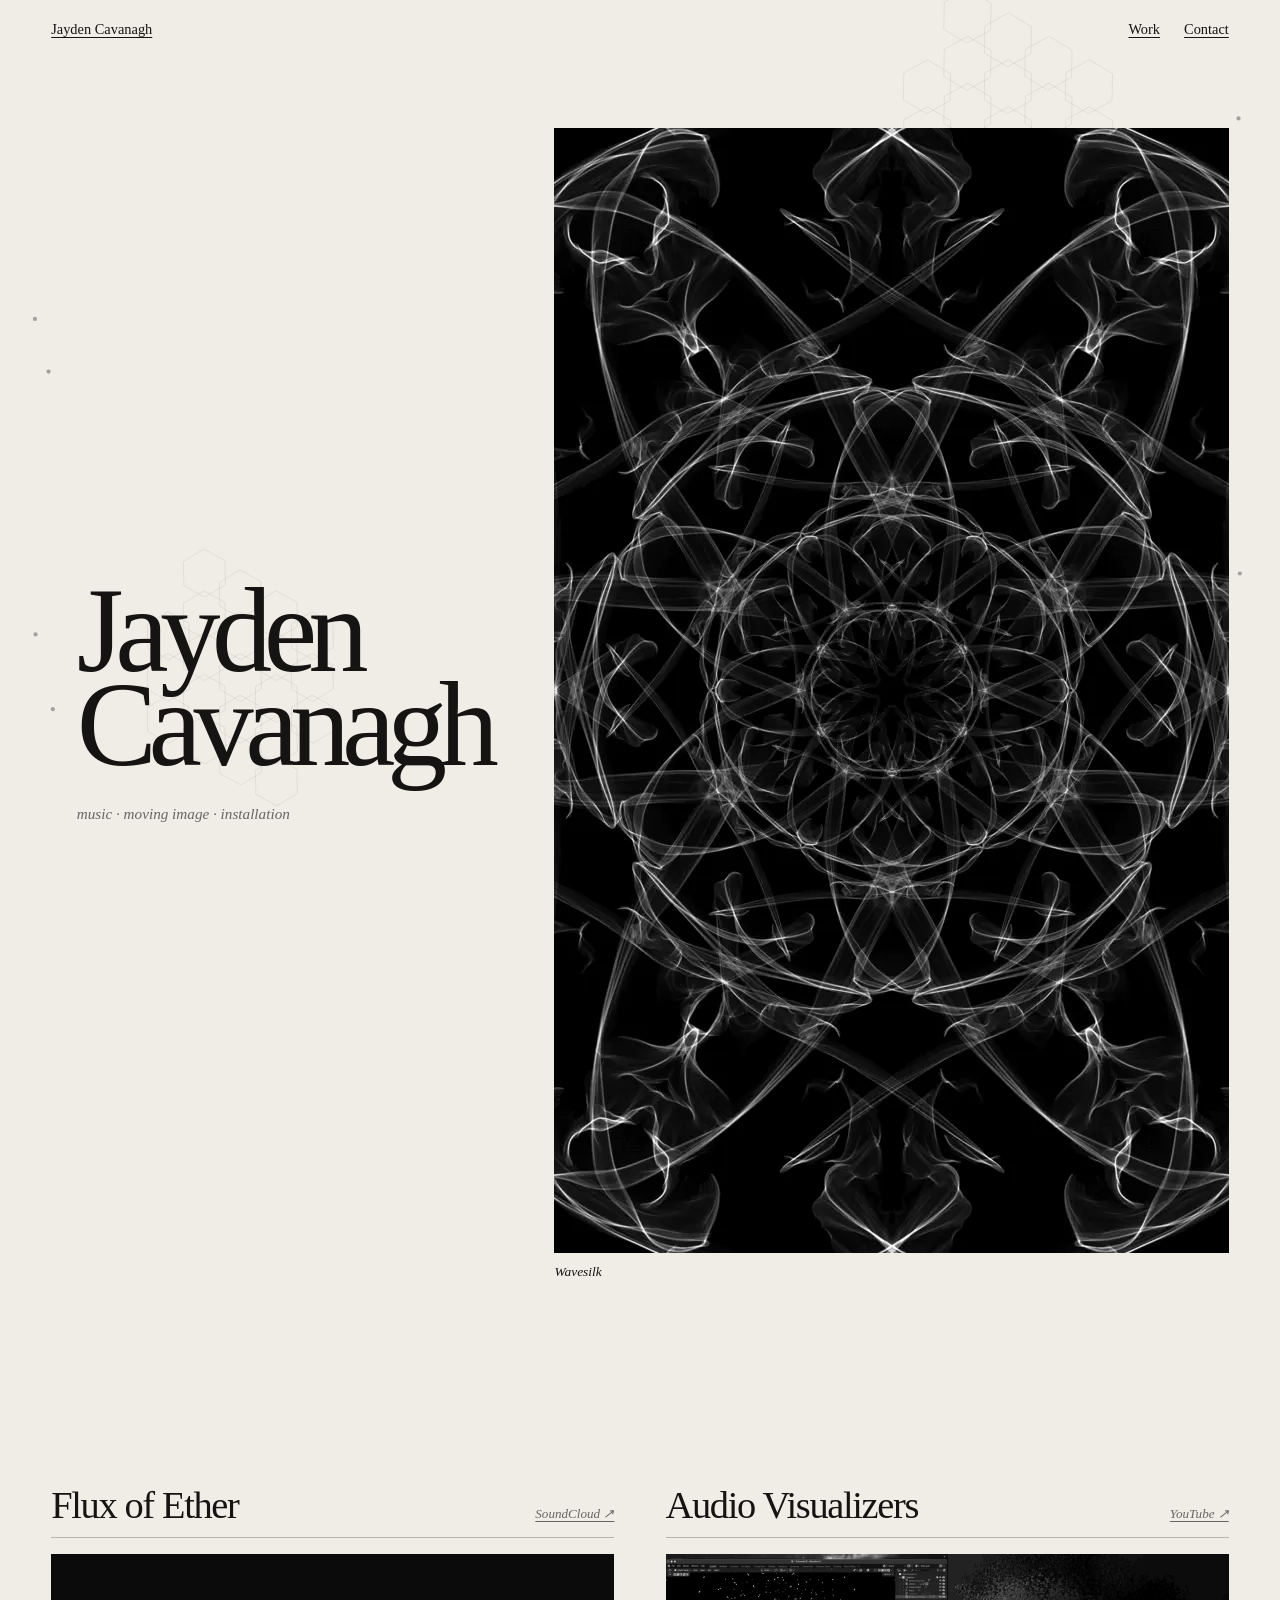
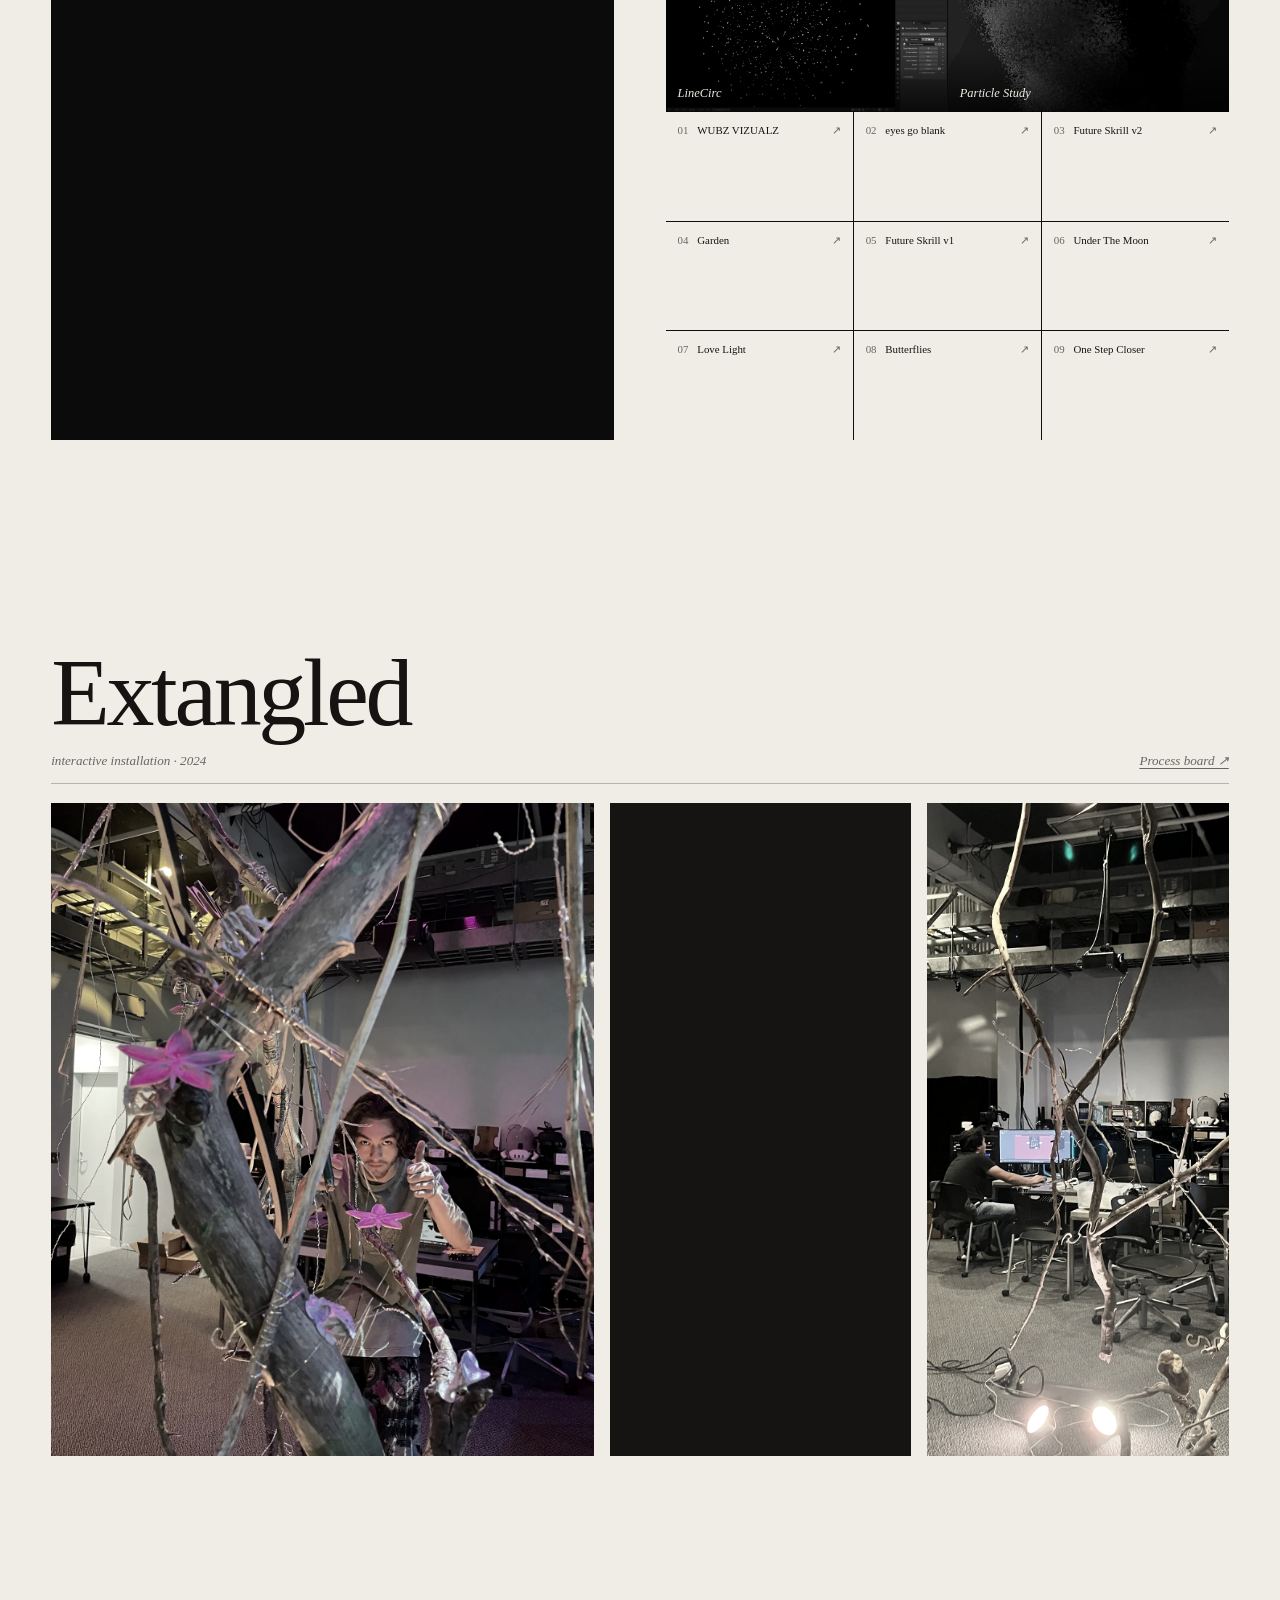
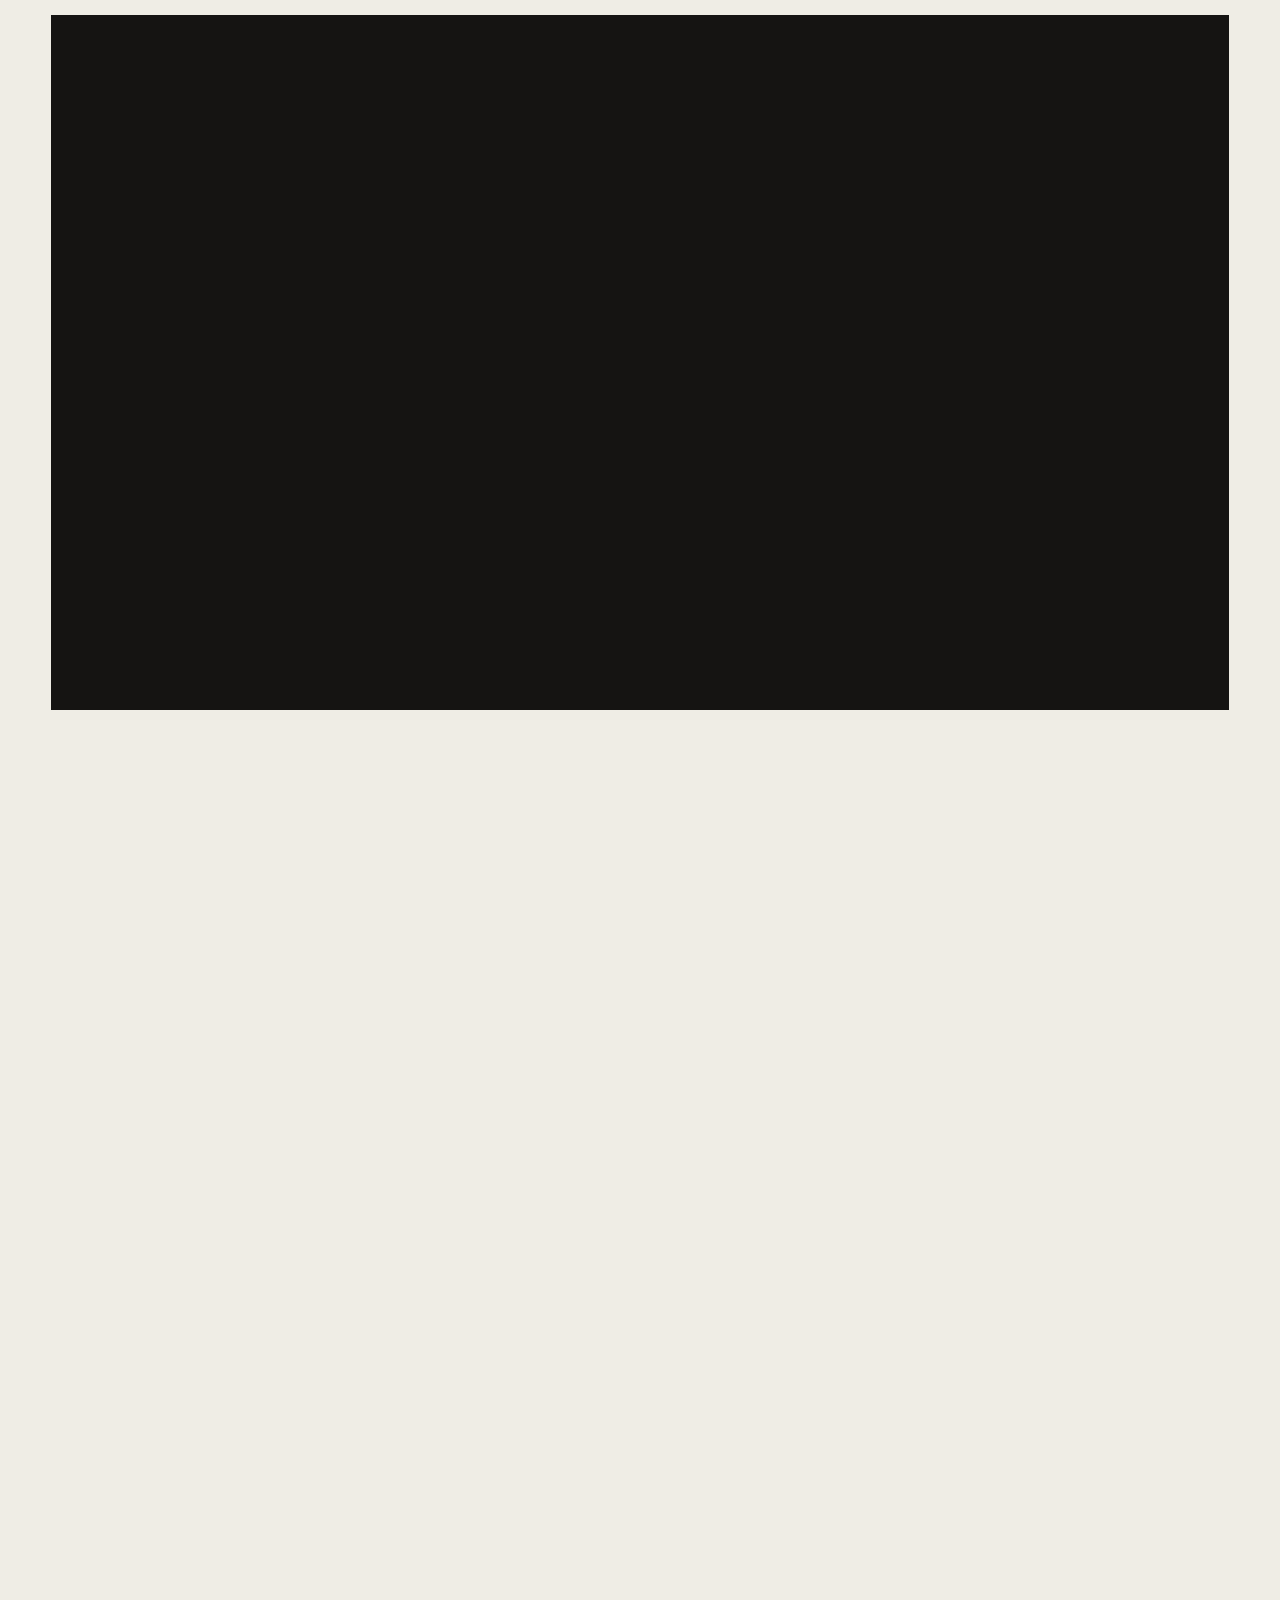
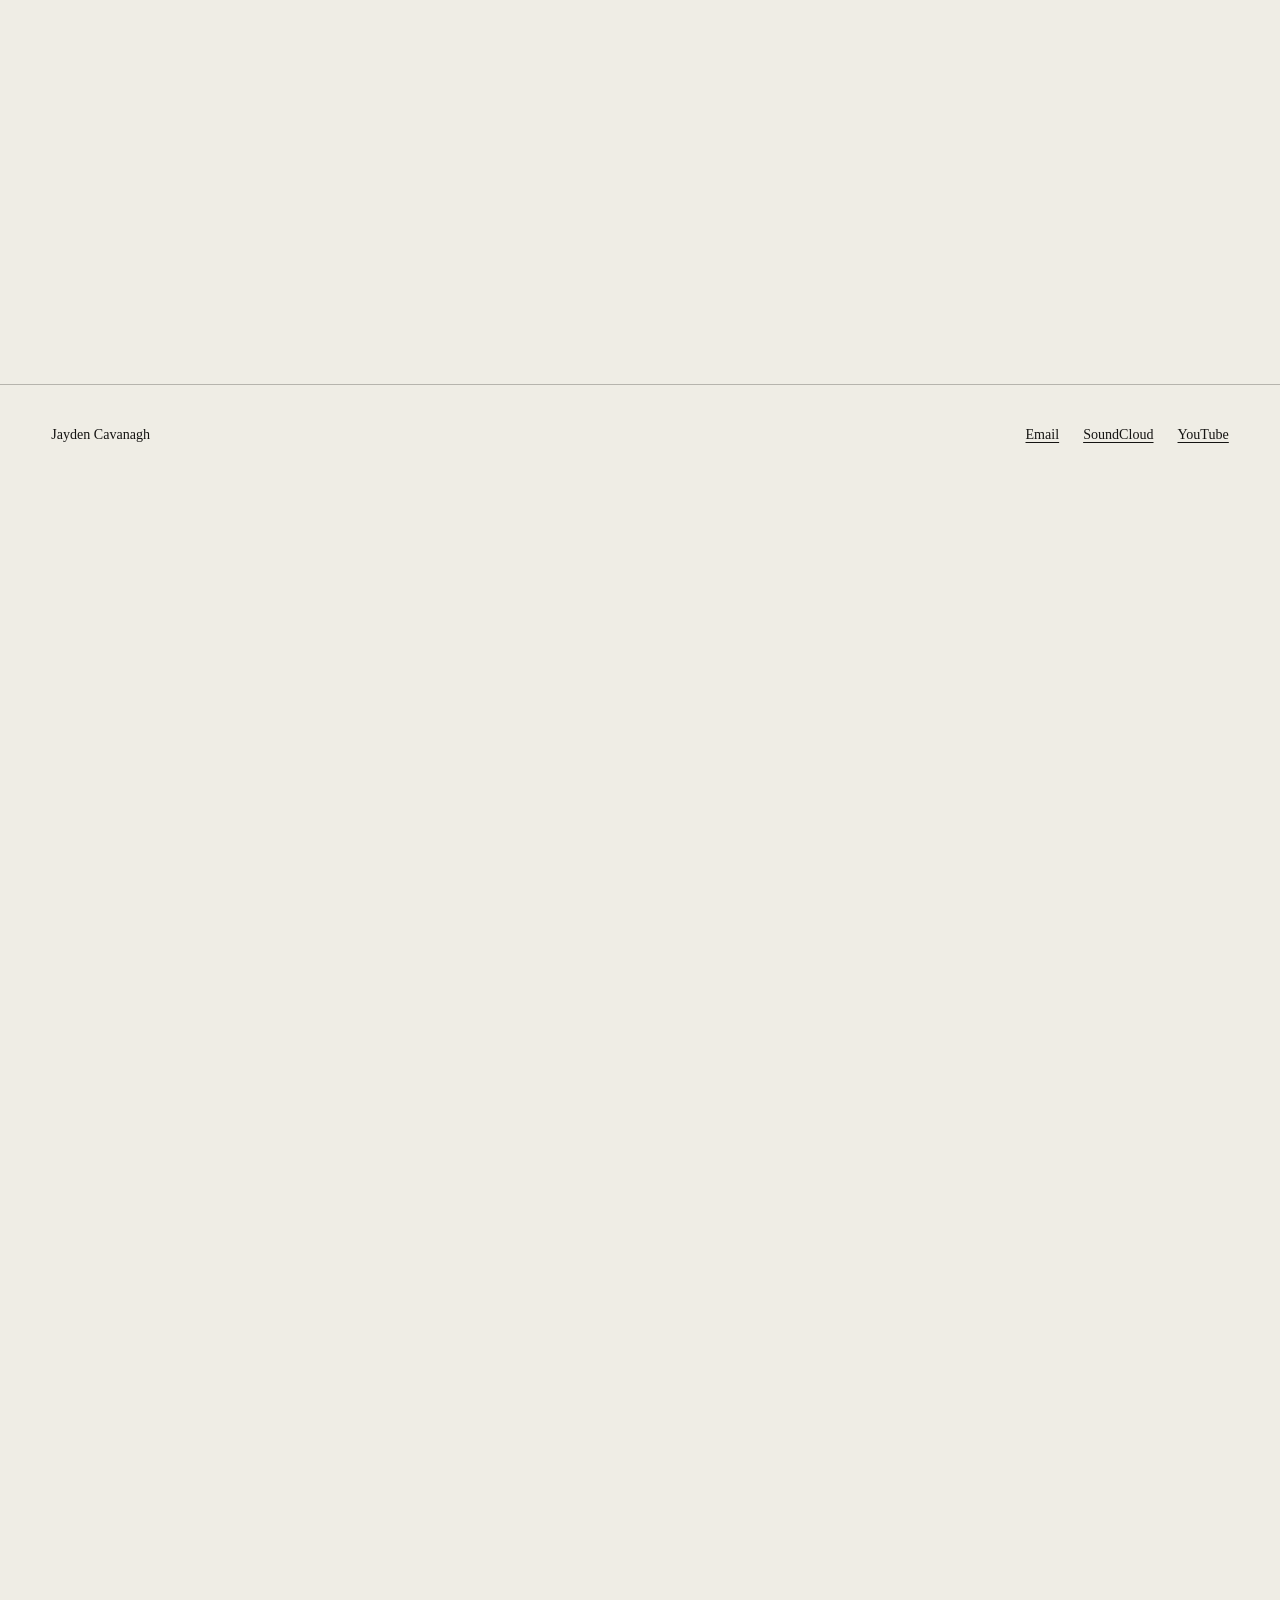
==== docs/index.html @ bf62dd3e "Prepare Portfolio for Pages" ====
<!doctype html>
<html lang="en">
  <head>
    <meta charset="utf-8">
    <meta name="viewport" content="width=device-width, initial-scale=1">
    <meta name="description" content="Art and music by Jayden Cavanagh.">
    <meta name="theme-color" content="#efede5">
    <title>Jayden Cavanagh</title>
    <link rel="stylesheet" href="style.css">
    <script src="script.js" defer></script>
  </head>
  <body class="no-js">
    <a class="skip-link" href="#work">Skip to work</a>
    <canvas id="chemistry-field" aria-hidden="true"></canvas>

    <header class="site-header" data-header>
      <a href="#top">Jayden Cavanagh</a>
      <nav aria-label="Primary navigation">
        <a href="#work">Work</a>
        <a href="mailto:cavanaghjayden22@gmail.com">Contact</a>
      </nav>
    </header>

    <main id="top">
      <section class="hero reveal" aria-labelledby="page-title">
        <div class="hero-name">
          <h1 id="page-title">Jayden<br>Cavanagh</h1>
          <p>music · moving image · installation</p>
        </div>
        <figure class="hero-work">
          <img src="media/wavesilk-02.webp" alt="Symmetrical black-and-white field of flowing luminous lines" width="1800" height="1125">
          <figcaption>Wavesilk</figcaption>
        </figure>
      </section>

      <section class="streams page-width" id="work" aria-label="Music and audiovisual work">
        <article class="stream stream-sound reveal">
          <header class="work-header">
            <h2>Flux of Ether</h2>
            <a href="https://soundcloud.com/fluxofether" target="_blank" rel="noreferrer">SoundCloud ↗</a>
          </header>
          <div class="soundcloud-frame">
            <iframe
              title="Flux of Ether on SoundCloud"
              width="100%"
              height="100%"
              scrolling="no"
              frameborder="no"
              allow="autoplay"
              src="https://w.soundcloud.com/player/?url=https%3A//soundcloud.com/fluxofether&amp;color=%23151412&amp;auto_play=false&amp;hide_related=true&amp;show_comments=false&amp;show_user=true&amp;show_reposts=false&amp;show_teaser=false&amp;visual=true">
            </iframe>
          </div>
        </article>

        <article class="stream stream-video reveal">
          <header class="work-header">
            <h2>Audio Visualizers</h2>
            <a href="https://www.youtube.com/@jcavanagh" target="_blank" rel="noreferrer">YouTube ↗</a>
          </header>
          <div class="youtube-collection">
            <div class="youtube-previews">
              <figure>
                <video autoplay muted loop playsinline preload="metadata" poster="media/line-circle.jpg" aria-label="Excerpt from LineCirc">
                  <source src="media/linecirc-loop.mp4" type="video/mp4">
                </video>
                <figcaption>LineCirc</figcaption>
              </figure>
              <figure>
                <video autoplay muted loop playsinline preload="metadata" poster="media/particle-study.jpg" aria-label="Excerpt from Particle Study">
                  <source src="media/particle-loop.mp4" type="video/mp4">
                </video>
                <figcaption>Particle Study</figcaption>
              </figure>
            </div>
            <nav class="youtube-links" aria-label="YouTube visualizer collection">
              <a href="https://www.youtube.com/watch?v=htaeBE8HBtM" target="_blank" rel="noreferrer"><span>01</span><strong>WUBZ VIZUALZ</strong><span>↗</span></a>
              <a href="https://www.youtube.com/watch?v=4Tog9YfB9uU" target="_blank" rel="noreferrer"><span>02</span><strong>eyes go blank</strong><span>↗</span></a>
              <a href="https://www.youtube.com/watch?v=begdAUg8Xg0" target="_blank" rel="noreferrer"><span>03</span><strong>Future Skrill v2</strong><span>↗</span></a>
              <a href="https://www.youtube.com/watch?v=_WRsl1EC_OY" target="_blank" rel="noreferrer"><span>04</span><strong>Garden</strong><span>↗</span></a>
              <a href="https://www.youtube.com/watch?v=kA-TA19Met4" target="_blank" rel="noreferrer"><span>05</span><strong>Future Skrill v1</strong><span>↗</span></a>
              <a href="https://www.youtube.com/watch?v=inB_DruQd18" target="_blank" rel="noreferrer"><span>06</span><strong>Under The Moon</strong><span>↗</span></a>
              <a href="https://www.youtube.com/watch?v=FZPg6nqY5HI" target="_blank" rel="noreferrer"><span>07</span><strong>Love Light</strong><span>↗</span></a>
              <a href="https://www.youtube.com/watch?v=ideiVcOhPcQ" target="_blank" rel="noreferrer"><span>08</span><strong>Butterflies</strong><span>↗</span></a>
              <a href="https://www.youtube.com/watch?v=B5q6zNe-93k" target="_blank" rel="noreferrer"><span>09</span><strong>One Step Closer</strong><span>↗</span></a>
            </nav>
          </div>
        </article>
      </section>

      <section class="extangled page-width" aria-labelledby="extangled-title">
        <header class="work-header work-header-large reveal">
          <div>
            <h2 id="extangled-title">Extangled</h2>
            <p>interactive installation · 2024</p>
          </div>
          <a href="https://miro.com/app/board/uXjVKzvHFVo=/?share_link_id=97801459011" target="_blank" rel="noreferrer">Process board ↗</a>
        </header>
        <div class="extangled-lead reveal">
          <figure class="extangled-final">
            <img src="media/extangled-final.webp" alt="Jayden Cavanagh inside the illuminated Extangled installation" width="1350" height="1800" loading="lazy">
          </figure>
          <figure class="extangled-motion">
            <video autoplay muted loop playsinline preload="metadata" aria-label="Moving view through the branches and hanging forms of Extangled">
              <source src="media/extangled-motion.mp4" type="video/mp4">
            </video>
          </figure>
          <figure class="extangled-build">
            <img src="media/extangled-build.webp" alt="Extangled branch structure during installation" width="1350" height="1800" loading="lazy">
          </figure>
        </div>
        <div class="extangled-exhibition reveal" aria-label="Extangled in exhibition">
          <figure class="extangled-exhibition-wide">
            <img src="media/extangled-exhibition-03.webp" alt="Extangled surrounded by projected organic imagery during its exhibition" width="1800" height="1358" loading="lazy">
          </figure>
          <figure>
            <img src="media/extangled-exhibition-02.webp" alt="Visitor standing beside Extangled within the projected environment" width="1754" height="1800" loading="lazy">
          </figure>
          <figure>
            <img src="media/extangled-exhibition-04.webp" alt="Artists gathered around Extangled in the completed installation" width="1668" height="1800" loading="lazy">
          </figure>
          <figure class="extangled-exhibition-tall">
            <img src="media/extangled-exhibition-01.webp" alt="Wide exhibition view of Extangled, projection controls, and visitors" width="1800" height="1779" loading="lazy">
          </figure>
        </div>
        <div class="extangled-development reveal">
          <img src="media/extangled-sketch-flower.webp" alt="Sketchbook study for an Extangled flower" loading="lazy">
          <img src="media/extangled-sketch-vine.webp" alt="Sketchbook study of flowers and vines for Extangled" loading="lazy">
          <img src="media/extangled-model-01.webp" alt="Front view of a digital flower model developed for Extangled" loading="lazy">
          <img src="media/extangled-model-02.webp" alt="Second view of a digital flower model developed for Extangled" loading="lazy">
          <img src="media/extangled-model-03.webp" alt="Third view of a digital flower model developed for Extangled" loading="lazy">
        </div>
        <div class="extangled-board reveal">
          <img src="media/extangled-process.webp" alt="Extangled process board with sketches, fabrication, installation photographs, and system development" loading="lazy">
        </div>
      </section>

      <section class="works page-width" aria-label="Selected studies">
        <article class="work-group reveal">
          <header class="project-header">
            <h2>Wavesilk</h2>
          </header>
          <div class="wavesilk-grid">
            <figure class="wavesilk-feature">
              <img src="media/wavesilk-04.webp" alt="Cyan and green symmetrical filaments forming a luminous organic structure" width="1800" height="1125" loading="lazy">
            </figure>
            <figure>
              <img src="media/wavesilk-01.webp" alt="Multicolored symmetrical filaments crossing a black field" width="1800" height="1336" loading="lazy">
            </figure>
            <figure>
              <img src="media/wavesilk-03.webp" alt="Symmetrical field of colored filaments radiating from a bright center" width="1800" height="1125" loading="lazy">
            </figure>
            <figure class="wavesilk-feature">
              <img src="media/wavesilk-05.webp" alt="Purple and orange filaments arranged around a small white center" width="1800" height="1125" loading="lazy">
            </figure>
          </div>
        </article>

        <article class="work-group reveal">
          <header class="project-header">
            <h2>Environments</h2>
          </header>
          <div class="project-grid project-grid-three environments-grid">
            <img src="media/environments-01.webp" alt="Red-lit ribbed architectural environment" loading="lazy">
            <img src="media/environments-03.webp" alt="Violet-lit variation of the ribbed architectural environment" loading="lazy">
            <img src="media/environments-02.webp" alt="Pale high-key variation of the ribbed architectural environment" loading="lazy">
          </div>
        </article>

        <article class="work-group reveal">
          <header class="project-header">
            <h2>Harmonograph Studies</h2>
          </header>
          <div class="project-grid harmonograph-grid">
            <img src="media/harmonograph-01.webp" alt="Harmonograph drawing surrounded by mathematical notes" loading="lazy">
            <img src="media/harmonograph-02.webp" alt="Second harmonograph curve with handwritten calculations" loading="lazy">
            <img src="media/harmonograph-03.webp" alt="Layered harmonograph curve on lined paper" loading="lazy">
            <img src="media/harmonograph-04.webp" alt="Composite harmonograph drawing surrounded by notes" loading="lazy">
          </div>
        </article>

        <article class="work-group final-studies reveal">
          <div class="project-grid project-grid-two">
            <figure>
              <img src="media/eyes-go-blank.webp" alt="White lattice tunnel converging on a purple geometric center" loading="lazy">
              <figcaption>Eyes Go Blank</figcaption>
            </figure>
            <figure>
              <video autoplay muted loop playsinline preload="metadata" poster="media/abst-ring.jpg" aria-label="Abst Ring animation">
                <source src="media/abst-ring.mp4" type="video/mp4">
              </video>
              <figcaption>Abst Ring</figcaption>
            </figure>
          </div>
        </article>
      </section>
    </main>

    <footer class="site-footer">
      <p>Jayden Cavanagh</p>
      <div>
        <a href="mailto:cavanaghjayden22@gmail.com">Email</a>
        <a href="https://soundcloud.com/fluxofether" target="_blank" rel="noreferrer">SoundCloud</a>
        <a href="https://www.youtube.com/@jcavanagh" target="_blank" rel="noreferrer">YouTube</a>
      </div>
    </footer>
  </body>
</html>
---- docs/style.css ----
:root {
  --paper: #efede5;
  --paper-glass: rgba(239, 237, 229, 0.9);
  --ink: #151412;
  --line: rgba(21, 20, 18, 0.26);
  --quiet: rgba(21, 20, 18, 0.62);
  --page: min(92vw, 1480px);
  --section-space: clamp(7rem, 12vw, 12rem);
  --media-gap: clamp(0.65rem, 1.25vw, 1.25rem);
  --serif: "Iowan Old Style", "Palatino Linotype", Palatino, Baskerville, Georgia, serif;
}

* { box-sizing: border-box; }

html {
  scroll-behavior: smooth;
  scroll-padding-top: 5rem;
  background: var(--paper);
}

body {
  margin: 0;
  overflow-x: hidden;
  color: var(--ink);
  background: var(--paper);
  font-family: var(--serif);
  font-size: 17px;
  line-height: 1.35;
}

img,
video,
canvas,
iframe {
  display: block;
}

img,
video {
  width: 100%;
  max-width: 100%;
}

figure,
h1,
h2,
p {
  margin: 0;
}

a {
  color: inherit;
  text-decoration-thickness: 1px;
  text-underline-offset: 0.22em;
}

a:hover { text-decoration-line: underline; }
a:focus-visible { outline: 1px solid var(--ink); outline-offset: 5px; }

::selection {
  color: var(--paper);
  background: var(--ink);
}

.skip-link {
  position: fixed;
  top: 1rem;
  left: 1rem;
  z-index: 100;
  padding: 0.5rem 0.75rem;
  color: var(--paper);
  background: var(--ink);
  transform: translateY(-180%);
}
.skip-link:focus { transform: none; }

#chemistry-field {
  position: fixed;
  inset: 0;
  z-index: 0;
  width: 100%;
  height: 100%;
  pointer-events: none;
}

.site-header,
main,
.site-footer {
  position: relative;
  z-index: 1;
}

.site-header {
  position: fixed;
  inset: 0 0 auto;
  z-index: 20;
  display: flex;
  align-items: center;
  justify-content: space-between;
  padding: 1.25rem 4vw;
  border-bottom: 1px solid transparent;
  font-size: 0.9rem;
  transition: background 300ms ease, border-color 300ms ease, padding 300ms ease;
}

.site-header.is-scrolled {
  border-color: rgba(21, 20, 18, 0.12);
  background: var(--paper-glass);
  backdrop-filter: blur(12px);
  -webkit-backdrop-filter: blur(12px);
}

.site-header nav {
  display: flex;
  gap: 1.5rem;
}

.page-width {
  width: var(--page);
  margin: 0 auto;
}

.reveal {
  opacity: 0;
  transform: translateY(2rem);
  transition: opacity 900ms cubic-bezier(0.2, 0.75, 0.25, 1),
    transform 1100ms cubic-bezier(0.2, 0.75, 0.25, 1);
}

.reveal.is-visible,
.no-js .reveal {
  opacity: 1;
  transform: none;
}

.hero {
  position: relative;
  display: grid;
  grid-template-columns: 0.75fr 1.25fr;
  align-items: end;
  gap: 5vw;
  min-height: 100svh;
  padding: 8rem 4vw 4vw;
}

.hero-name {
  align-self: center;
  padding-left: 2vw;
}

.hero h1 {
  font-size: clamp(4.5rem, 9.4vw, 10.5rem);
  font-weight: 400;
  letter-spacing: -0.07em;
  line-height: 0.78;
}

.hero-name p {
  margin-top: 2rem;
  color: var(--quiet);
  font-size: 0.95rem;
  font-style: italic;
}

.hero-work {
  align-self: end;
  overflow: hidden;
}

.hero-work img {
  aspect-ratio: 1.48 / 1;
  object-fit: cover;
  transition: transform 1400ms cubic-bezier(0.2, 0.75, 0.25, 1), filter 900ms ease;
}

.hero-work:hover img { transform: scale(1.012); }

figcaption {
  padding-top: 0.6rem;
  font-size: 0.84rem;
  font-style: italic;
}

.streams {
  display: grid;
  grid-template-columns: 1fr 1fr;
  gap: clamp(1.5rem, 4vw, 5rem);
  padding: var(--section-space) 0;
}

.stream,
.extangled,
.work-group {
  min-width: 0;
}

.work-header {
  display: flex;
  align-items: baseline;
  justify-content: space-between;
  gap: 1rem;
  padding-bottom: 0.8rem;
  border-bottom: 1px solid var(--line);
}

.work-header h2 {
  font-size: clamp(1.8rem, 3vw, 3.2rem);
  font-weight: 400;
  letter-spacing: -0.035em;
  line-height: 1;
}

.work-header a,
.work-header p {
  color: var(--quiet);
  font-size: 0.82rem;
  font-style: italic;
}

.soundcloud-frame,
.youtube-collection {
  height: clamp(23rem, 38vw, 39rem);
  margin-top: 1rem;
  overflow: hidden;
  background: #0b0b0b;
}

@supports (content-visibility: auto) {
  .extangled-exhibition,
  .extangled-development,
  .extangled-board,
  .work-group {
    content-visibility: auto;
    contain-intrinsic-size: auto 900px;
  }
}

.soundcloud-frame iframe {
  width: 100%;
  height: 100%;
  border: 0;
  filter: grayscale(1) contrast(1.05);
}

.youtube-collection {
  display: grid;
  grid-template-rows: auto 1fr;
}

.youtube-previews {
  display: grid;
  grid-template-columns: repeat(2, minmax(0, 1fr));
  gap: 1px;
}

.youtube-previews figure {
  position: relative;
  min-width: 0;
  overflow: hidden;
  background: #0b0b0b;
}

.youtube-previews video {
  aspect-ratio: 16 / 9;
  object-fit: cover;
  filter: grayscale(1) contrast(1.08);
}

.youtube-previews figcaption {
  position: absolute;
  inset: auto 0 0;
  padding: 2.2rem 0.75rem 0.65rem;
  color: var(--paper);
  background: linear-gradient(transparent, rgba(0, 0, 0, 0.78));
  font-size: 0.78rem;
}

.youtube-links {
  display: grid;
  grid-template-columns: repeat(3, minmax(0, 1fr));
  grid-template-rows: repeat(3, minmax(0, 1fr));
  gap: 1px;
  background: var(--line);
}

.youtube-links a {
  display: grid;
  grid-template-columns: auto minmax(0, 1fr) auto;
  align-items: start;
  gap: 0.55rem;
  padding: 0.75rem;
  background: var(--paper);
  font-size: clamp(0.68rem, 0.78vw, 0.8rem);
  line-height: 1.15;
  text-decoration: none;
  transition: background 250ms ease, color 250ms ease, padding 250ms ease;
}

.youtube-links a:hover {
  color: var(--paper);
  background: var(--ink);
  padding-left: 0.95rem;
}

.youtube-links span { color: var(--quiet); }
.youtube-links a:hover span { color: rgba(239, 237, 229, 0.62); }
.youtube-links strong { font-weight: 400; }

.extangled {
  padding: clamp(2rem, 4vw, 4rem) 0 var(--section-space);
}

.work-header-large {
  align-items: flex-end;
}

.work-header-large h2 {
  font-size: clamp(3.5rem, 7.5vw, 8rem);
}

.work-header-large p {
  margin-top: 0.7rem;
}

.extangled-lead {
  display: grid;
  grid-template-columns: 1.35fr 0.75fr 0.75fr;
  gap: var(--media-gap);
  margin-top: 1.2rem;
}

.extangled-lead figure {
  overflow: hidden;
  background: var(--ink);
}

.extangled-lead img,
.extangled-lead video {
  width: 100%;
  height: 100%;
  object-fit: cover;
  filter: grayscale(0.55) contrast(1.03);
  transition: filter 900ms ease, transform 1200ms cubic-bezier(0.2, 0.75, 0.25, 1);
}

.extangled-lead figure { height: clamp(31rem, 51vw, 48rem); }
.extangled-lead:hover img,
.extangled-lead:hover video { filter: grayscale(0.12) contrast(1.02); }
.extangled-lead figure:hover img,
.extangled-lead figure:hover video { transform: scale(1.015); }
.extangled-build img { object-position: center; }

.extangled-exhibition {
  display: grid;
  grid-template-columns: 1.15fr 0.85fr;
  grid-template-rows: repeat(2, clamp(24rem, 36vw, 35rem)) clamp(23rem, 36vw, 36rem);
  gap: var(--media-gap);
  margin-top: var(--media-gap);
}

.extangled-exhibition figure {
  overflow: hidden;
  background: var(--ink);
}

.extangled-exhibition-wide {
  grid-column: 1 / -1;
}

.extangled-exhibition-tall {
  grid-column: 1 / -1;
}

.extangled-exhibition img {
  width: 100%;
  height: 100%;
  object-fit: cover;
  filter: grayscale(0.44) contrast(1.025);
  transition: filter 900ms ease, transform 1400ms cubic-bezier(0.2, 0.75, 0.25, 1);
}

.extangled-exhibition-wide img { object-position: center 59%; }
.extangled-exhibition-tall img { object-position: center 49%; }
.extangled-exhibition figure:hover img {
  filter: grayscale(0.06) contrast(1.01);
  transform: scale(1.012);
}

.extangled-development {
  display: grid;
  grid-template-columns: repeat(5, minmax(0, 1fr));
  gap: var(--media-gap);
  margin-top: var(--media-gap);
}

.extangled-development img {
  width: 100%;
  aspect-ratio: 3 / 4;
  object-fit: cover;
  filter: grayscale(1) contrast(1.02);
  transition: filter 700ms ease;
}

.extangled-development img:hover { filter: grayscale(0.1) contrast(1.02); }

.extangled-board {
  margin-top: var(--media-gap);
  overflow: hidden;
  background: var(--ink);
}

.extangled-board img {
  width: 100%;
  filter: grayscale(1) contrast(1.03);
  transition: filter 800ms ease;
}

.extangled-board:hover img { filter: grayscale(0.25) contrast(1.02); }

.works {
  padding-bottom: clamp(9rem, 17vw, 17rem);
}

.work-group {
  margin-bottom: var(--section-space);
}

.project-header {
  margin-bottom: 1rem;
  padding-bottom: 0.65rem;
  border-bottom: 1px solid var(--line);
}

.project-header h2 {
  font-size: clamp(1.8rem, 2.8vw, 3rem);
  font-weight: 400;
  letter-spacing: -0.035em;
  line-height: 1;
}

.project-grid {
  display: grid;
  align-items: start;
}

.project-grid-two {
  grid-template-columns: repeat(2, minmax(0, 1fr));
  gap: clamp(0.8rem, 2vw, 2rem);
}

.project-grid-three {
  grid-template-columns: repeat(3, minmax(0, 1fr));
  gap: 1px;
  background: var(--ink);
}

.harmonograph-grid {
  grid-template-columns: repeat(4, minmax(0, 1fr));
  gap: clamp(0.75rem, 1.5vw, 1.5rem);
}

.project-grid img,
.project-grid video {
  height: auto;
  filter: grayscale(1) contrast(1.05);
  transition: filter 800ms ease;
}

.wavesilk-grid {
  display: grid;
  grid-template-columns: repeat(2, minmax(0, 1fr));
  gap: var(--media-gap);
}

.wavesilk-grid figure {
  min-width: 0;
  overflow: hidden;
  background: #050505;
}

.wavesilk-grid .wavesilk-feature { grid-column: 1 / -1; }

.wavesilk-grid img {
  width: 100%;
  height: 100%;
  aspect-ratio: 1.48 / 1;
  object-fit: cover;
  filter: grayscale(0.88) contrast(1.06);
  transition: filter 1000ms ease, transform 1400ms cubic-bezier(0.2, 0.75, 0.25, 1);
}

.wavesilk-grid .wavesilk-feature img { aspect-ratio: 1.6 / 1; }
.wavesilk-grid figure:hover img {
  filter: grayscale(0.02) contrast(1.02);
  transform: scale(1.012);
}

.project-grid img:hover,
.project-grid video:hover { filter: grayscale(0.08) contrast(1.02); }

.final-studies video {
  aspect-ratio: 16 / 9;
  object-fit: cover;
  background: #0b0b0b;
}

.environments-grid img {
  aspect-ratio: 16 / 9;
  filter: grayscale(0.08) contrast(1.02);
}
.final-studies { margin-bottom: 0; }

.site-footer {
  display: flex;
  align-items: baseline;
  justify-content: space-between;
  gap: 2rem;
  padding: 2.5rem 4vw;
  border-top: 1px solid var(--line);
}

.site-footer div {
  display: flex;
  gap: 1.5rem;
}

.site-footer,
.site-footer a {
  font-size: 0.88rem;
}

@media (max-width: 900px) {
  .hero {
    grid-template-columns: 1fr;
    align-items: start;
    min-height: auto;
    padding-top: 9rem;
  }

  .hero-name { padding: 0 0 1rem; }
  .hero h1 { font-size: clamp(4.6rem, 18vw, 8.5rem); }
  .streams { grid-template-columns: 1fr; }
  .soundcloud-frame, .youtube-collection { height: min(85vw, 38rem); }
  .extangled-lead { grid-template-columns: repeat(2, minmax(0, 1fr)); }
  .extangled-final { grid-column: 1 / -1; }
  .extangled-lead figure { height: 72vw; }
  .extangled-final { height: 82vw !important; }
  .extangled-exhibition {
    grid-template-rows: 70vw 72vw 62vw;
  }
  .extangled-development { grid-template-columns: repeat(3, minmax(0, 1fr)); }
  .harmonograph-grid { grid-template-columns: repeat(2, minmax(0, 1fr)); }
}

@media (max-width: 640px) {
  body { font-size: 16px; }
  .site-header { padding: 1rem 5vw; }
  .hero { padding: 8rem 5vw 3rem; gap: 2.5rem; }
  .hero h1 { font-size: 20vw; }
  .page-width { width: 90vw; }
  .streams { gap: 6rem; padding: 6rem 0 8rem; }
  .soundcloud-frame { height: 112vw; max-height: 34rem; }
  .youtube-collection { height: auto; }
  .youtube-links { grid-template-columns: repeat(2, minmax(0, 1fr)); grid-template-rows: none; }
  .youtube-links a { min-height: 5.2rem; }
  .work-header { align-items: flex-end; }
  .work-header-large { align-items: flex-start; flex-direction: column; }
  .extangled { padding-bottom: 9rem; }
  .extangled-lead { grid-template-columns: repeat(2, minmax(0, 1fr)); gap: 0.65rem; }
  .extangled-lead figure { height: 76vw; }
  .extangled-final { height: 112vw !important; }
  .extangled-exhibition {
    grid-template-columns: 1fr;
    grid-template-rows: none;
    gap: 0.65rem;
  }
  .extangled-exhibition-wide,
  .extangled-exhibition-tall { grid-column: auto; }
  .extangled-exhibition figure { height: 105vw; }
  .extangled-exhibition-wide { height: 74vw !important; }
  .extangled-exhibition-tall { height: 90vw !important; }
  .extangled-development { grid-template-columns: repeat(2, minmax(0, 1fr)); gap: 0.65rem; }
  .work-group { margin-bottom: 5.5rem; }
  .project-grid-two,
  .project-grid-three { grid-template-columns: 1fr; gap: 1rem; background: transparent; }
  .harmonograph-grid { gap: 0.75rem; }
  .wavesilk-grid { grid-template-columns: 1fr; gap: 0.75rem; }
  .wavesilk-grid .wavesilk-feature { grid-column: auto; }
  .wavesilk-grid img,
  .wavesilk-grid .wavesilk-feature img { aspect-ratio: 1.6 / 1; }
  .site-footer { align-items: flex-start; flex-direction: column; }
  .site-footer div { flex-wrap: wrap; }
}

@media (hover: none) {
  .extangled-lead img,
  .extangled-lead video,
  .extangled-exhibition img { filter: grayscale(0.18) contrast(1.02); }
  .wavesilk-grid img { filter: grayscale(0.2) contrast(1.03); }
}

@media (prefers-reduced-motion: reduce) {
  html { scroll-behavior: auto; }
  *, *::before, *::after {
    animation-duration: 0.01ms !important;
    animation-iteration-count: 1 !important;
    transition-duration: 0.01ms !important;
  }
  .reveal { opacity: 1; transform: none; }
}
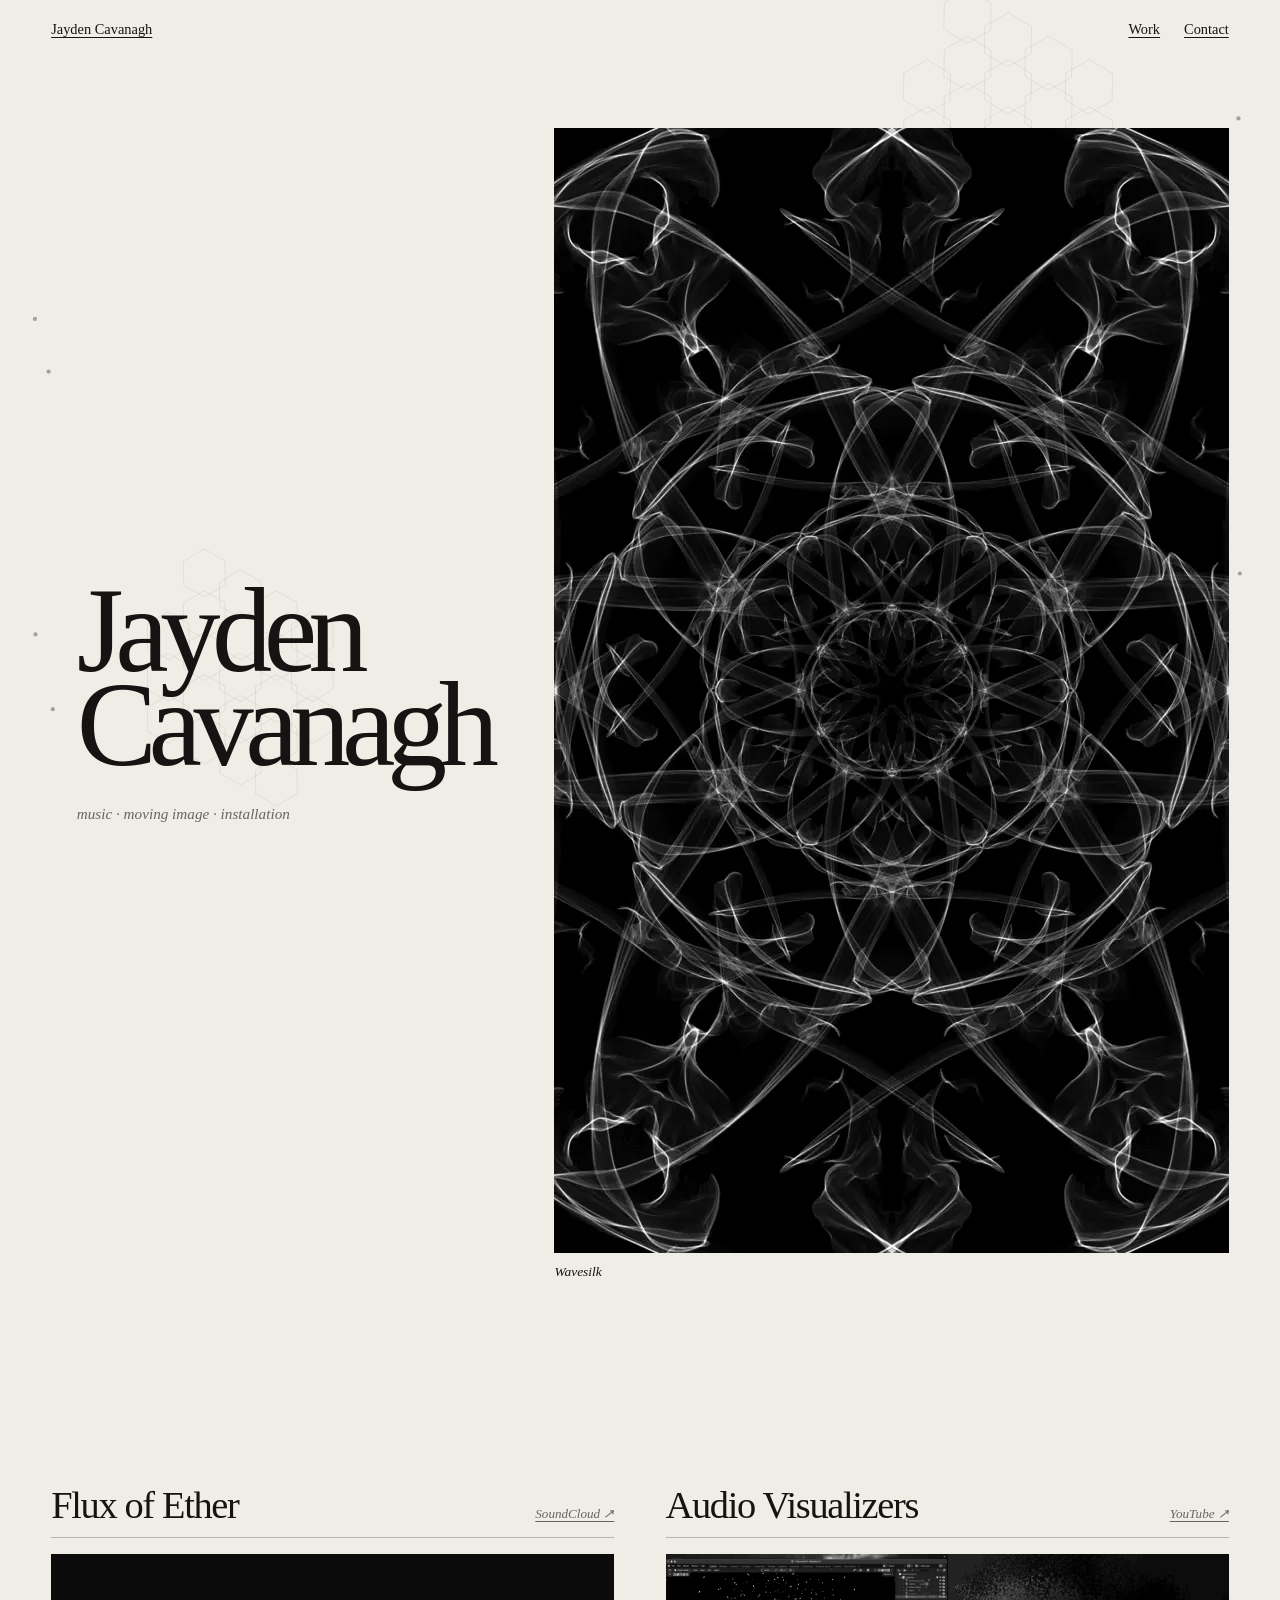
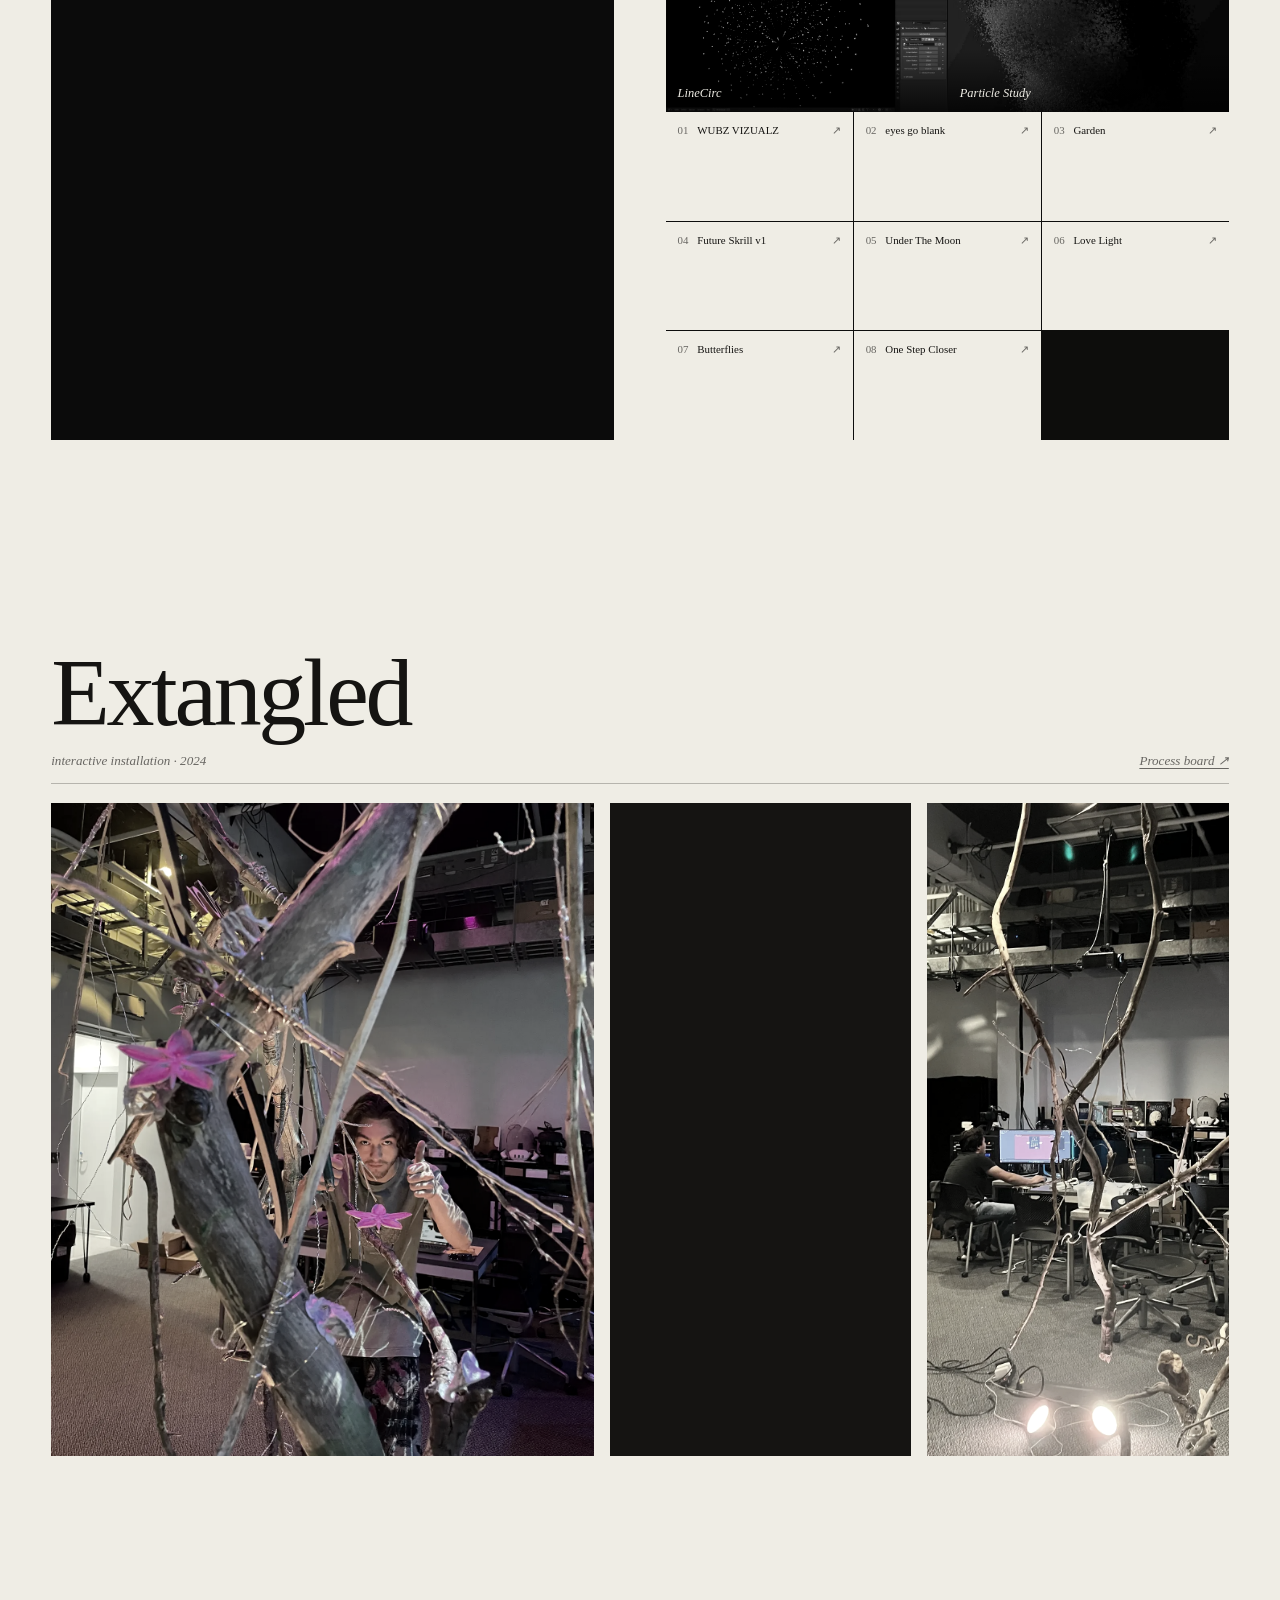
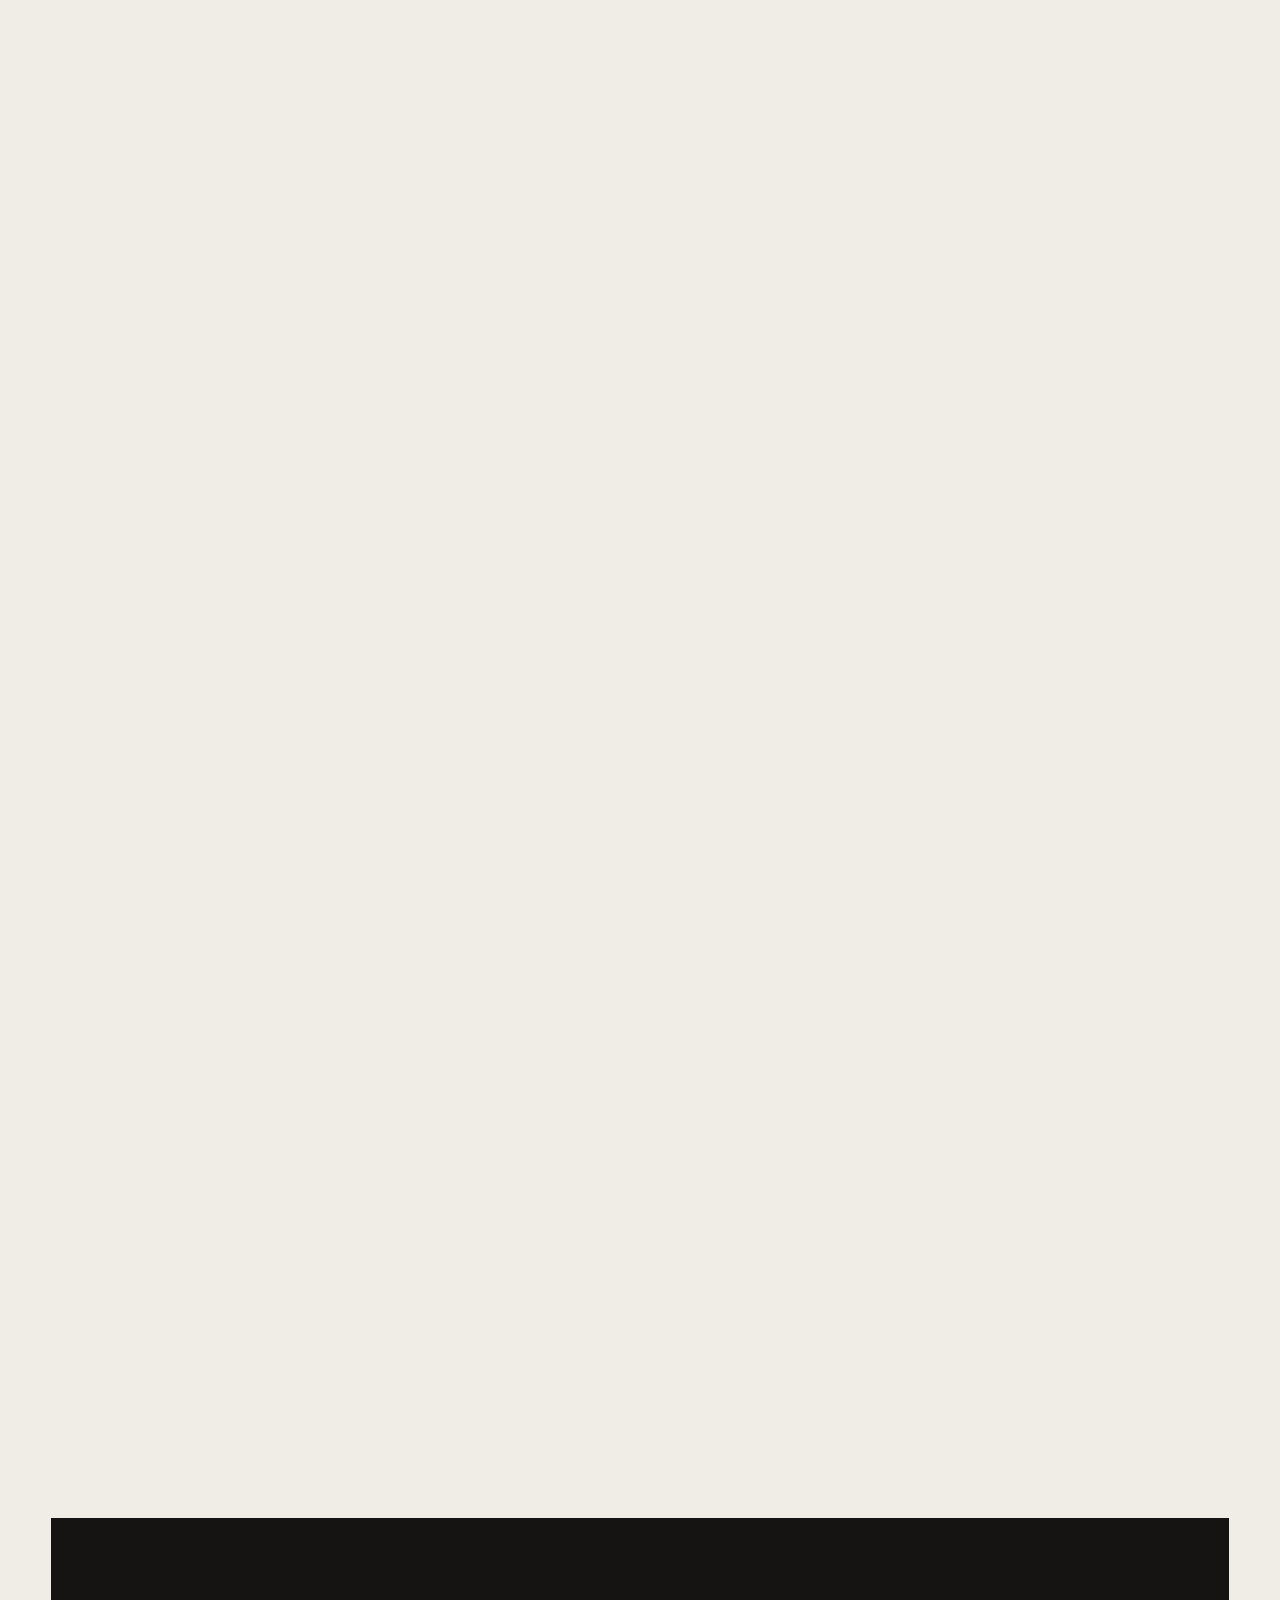
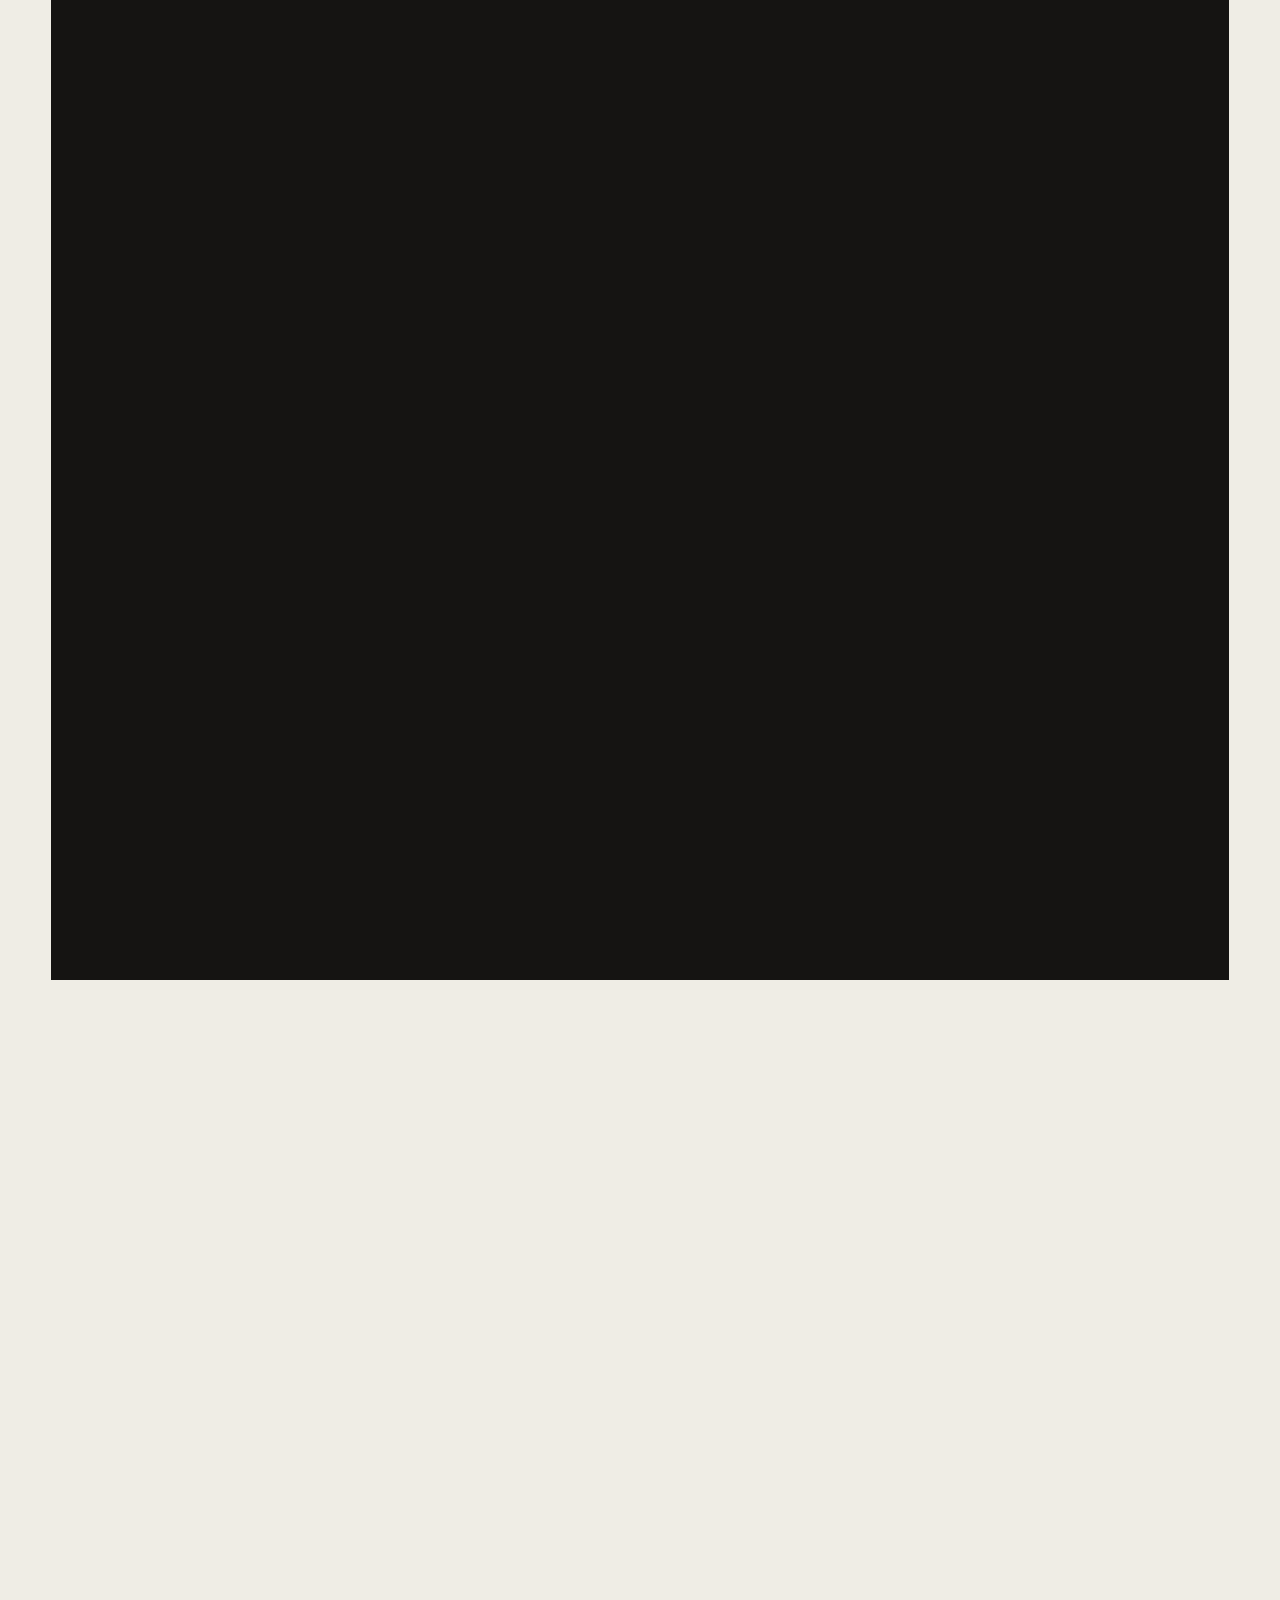
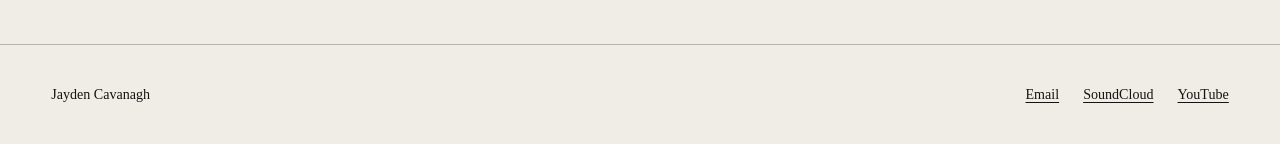
==== commit 6784cbbd: "Update Mobile Portfolio Layout" ====
--- a/docs/index.html
+++ b/docs/index.html
@@ -2,7 +2,7 @@
 <html lang="en">
   <head>
     <meta charset="utf-8">
-    <meta name="viewport" content="width=device-width, initial-scale=1">
+    <meta name="viewport" content="width=device-width, initial-scale=1, viewport-fit=cover">
     <meta name="description" content="Art and music by Jayden Cavanagh.">
     <meta name="theme-color" content="#efede5">
     <title>Jayden Cavanagh</title>
@@ -28,7 +28,7 @@
           <p>music · moving image · installation</p>
         </div>
         <figure class="hero-work">
-          <img src="media/wavesilk-02.webp" alt="Symmetrical black-and-white field of flowing luminous lines" width="1800" height="1125">
+          <img src="media/wavesilk-02.webp" alt="Symmetrical black-and-white field of flowing luminous lines" width="1800" height="1125" decoding="async" fetchpriority="high">
           <figcaption>Wavesilk</figcaption>
         </figure>
       </section>
@@ -75,13 +75,12 @@
             <nav class="youtube-links" aria-label="YouTube visualizer collection">
               <a href="https://www.youtube.com/watch?v=htaeBE8HBtM" target="_blank" rel="noreferrer"><span>01</span><strong>WUBZ VIZUALZ</strong><span>↗</span></a>
               <a href="https://www.youtube.com/watch?v=4Tog9YfB9uU" target="_blank" rel="noreferrer"><span>02</span><strong>eyes go blank</strong><span>↗</span></a>
-              <a href="https://www.youtube.com/watch?v=begdAUg8Xg0" target="_blank" rel="noreferrer"><span>03</span><strong>Future Skrill v2</strong><span>↗</span></a>
-              <a href="https://www.youtube.com/watch?v=_WRsl1EC_OY" target="_blank" rel="noreferrer"><span>04</span><strong>Garden</strong><span>↗</span></a>
-              <a href="https://www.youtube.com/watch?v=kA-TA19Met4" target="_blank" rel="noreferrer"><span>05</span><strong>Future Skrill v1</strong><span>↗</span></a>
-              <a href="https://www.youtube.com/watch?v=inB_DruQd18" target="_blank" rel="noreferrer"><span>06</span><strong>Under The Moon</strong><span>↗</span></a>
-              <a href="https://www.youtube.com/watch?v=FZPg6nqY5HI" target="_blank" rel="noreferrer"><span>07</span><strong>Love Light</strong><span>↗</span></a>
-              <a href="https://www.youtube.com/watch?v=ideiVcOhPcQ" target="_blank" rel="noreferrer"><span>08</span><strong>Butterflies</strong><span>↗</span></a>
-              <a href="https://www.youtube.com/watch?v=B5q6zNe-93k" target="_blank" rel="noreferrer"><span>09</span><strong>One Step Closer</strong><span>↗</span></a>
+              <a href="https://www.youtube.com/watch?v=_WRsl1EC_OY" target="_blank" rel="noreferrer"><span>03</span><strong>Garden</strong><span>↗</span></a>
+              <a href="https://www.youtube.com/watch?v=kA-TA19Met4" target="_blank" rel="noreferrer"><span>04</span><strong>Future Skrill v1</strong><span>↗</span></a>
+              <a href="https://www.youtube.com/watch?v=inB_DruQd18" target="_blank" rel="noreferrer"><span>05</span><strong>Under The Moon</strong><span>↗</span></a>
+              <a href="https://www.youtube.com/watch?v=FZPg6nqY5HI" target="_blank" rel="noreferrer"><span>06</span><strong>Love Light</strong><span>↗</span></a>
+              <a href="https://www.youtube.com/watch?v=ideiVcOhPcQ" target="_blank" rel="noreferrer"><span>07</span><strong>Butterflies</strong><span>↗</span></a>
+              <a href="https://www.youtube.com/watch?v=B5q6zNe-93k" target="_blank" rel="noreferrer"><span>08</span><strong>One Step Closer</strong><span>↗</span></a>
             </nav>
           </div>
         </article>
@@ -97,7 +96,7 @@
         </header>
         <div class="extangled-lead reveal">
           <figure class="extangled-final">
-            <img src="media/extangled-final.webp" alt="Jayden Cavanagh inside the illuminated Extangled installation" width="1350" height="1800" loading="lazy">
+            <img src="media/extangled-final.webp" alt="Jayden Cavanagh inside the illuminated Extangled installation" width="1350" height="1800" loading="lazy" decoding="async">
           </figure>
           <figure class="extangled-motion">
             <video autoplay muted loop playsinline preload="metadata" aria-label="Moving view through the branches and hanging forms of Extangled">
@@ -105,32 +104,32 @@
             </video>
           </figure>
           <figure class="extangled-build">
-            <img src="media/extangled-build.webp" alt="Extangled branch structure during installation" width="1350" height="1800" loading="lazy">
+            <img src="media/extangled-build.webp" alt="Extangled branch structure during installation" width="1350" height="1800" loading="lazy" decoding="async">
           </figure>
         </div>
         <div class="extangled-exhibition reveal" aria-label="Extangled in exhibition">
           <figure class="extangled-exhibition-wide">
-            <img src="media/extangled-exhibition-03.webp" alt="Extangled surrounded by projected organic imagery during its exhibition" width="1800" height="1358" loading="lazy">
+            <img src="media/extangled-exhibition-03.webp" alt="Extangled surrounded by projected organic imagery during its exhibition" width="1800" height="1358" loading="lazy" decoding="async">
           </figure>
           <figure>
-            <img src="media/extangled-exhibition-02.webp" alt="Visitor standing beside Extangled within the projected environment" width="1754" height="1800" loading="lazy">
+            <img src="media/extangled-exhibition-02.webp" alt="Visitor standing beside Extangled within the projected environment" width="1754" height="1800" loading="lazy" decoding="async">
           </figure>
           <figure>
-            <img src="media/extangled-exhibition-04.webp" alt="Artists gathered around Extangled in the completed installation" width="1668" height="1800" loading="lazy">
+            <img src="media/extangled-exhibition-04.webp" alt="Artists gathered around Extangled in the completed installation" width="1668" height="1800" loading="lazy" decoding="async">
           </figure>
           <figure class="extangled-exhibition-tall">
-            <img src="media/extangled-exhibition-01.webp" alt="Wide exhibition view of Extangled, projection controls, and visitors" width="1800" height="1779" loading="lazy">
+            <img src="media/extangled-exhibition-01.webp" alt="Wide exhibition view of Extangled, projection controls, and visitors" width="1800" height="1779" loading="lazy" decoding="async">
           </figure>
         </div>
         <div class="extangled-development reveal">
-          <img src="media/extangled-sketch-flower.webp" alt="Sketchbook study for an Extangled flower" loading="lazy">
-          <img src="media/extangled-sketch-vine.webp" alt="Sketchbook study of flowers and vines for Extangled" loading="lazy">
-          <img src="media/extangled-model-01.webp" alt="Front view of a digital flower model developed for Extangled" loading="lazy">
-          <img src="media/extangled-model-02.webp" alt="Second view of a digital flower model developed for Extangled" loading="lazy">
-          <img src="media/extangled-model-03.webp" alt="Third view of a digital flower model developed for Extangled" loading="lazy">
+          <img src="media/extangled-sketch-flower.webp" alt="Sketchbook study for an Extangled flower" width="1350" height="1800" loading="lazy" decoding="async">
+          <img src="media/extangled-sketch-vine.webp" alt="Sketchbook study of flowers and vines for Extangled" width="1350" height="1800" loading="lazy" decoding="async">
+          <img src="media/extangled-model-01.webp" alt="Front view of a digital flower model developed for Extangled" width="1350" height="1800" loading="lazy" decoding="async">
+          <img src="media/extangled-model-02.webp" alt="Second view of a digital flower model developed for Extangled" width="1350" height="1800" loading="lazy" decoding="async">
+          <img src="media/extangled-model-03.webp" alt="Third view of a digital flower model developed for Extangled" width="1350" height="1800" loading="lazy" decoding="async">
         </div>
         <div class="extangled-board reveal">
-          <img src="media/extangled-process.webp" alt="Extangled process board with sketches, fabrication, installation photographs, and system development" loading="lazy">
+          <img src="media/extangled-process.webp" alt="Extangled process board with sketches, fabrication, installation photographs, and system development" width="1800" height="1062" loading="lazy" decoding="async">
         </div>
       </section>
 
@@ -141,16 +140,16 @@
           </header>
           <div class="wavesilk-grid">
             <figure class="wavesilk-feature">
-              <img src="media/wavesilk-04.webp" alt="Cyan and green symmetrical filaments forming a luminous organic structure" width="1800" height="1125" loading="lazy">
-            </figure>
-            <figure>
-              <img src="media/wavesilk-01.webp" alt="Multicolored symmetrical filaments crossing a black field" width="1800" height="1336" loading="lazy">
-            </figure>
-            <figure>
-              <img src="media/wavesilk-03.webp" alt="Symmetrical field of colored filaments radiating from a bright center" width="1800" height="1125" loading="lazy">
+              <img src="media/wavesilk-04.webp" alt="Cyan and green symmetrical filaments forming a luminous organic structure" width="1800" height="1125" loading="lazy" decoding="async">
+            </figure>
+            <figure>
+              <img src="media/wavesilk-01.webp" alt="Multicolored symmetrical filaments crossing a black field" width="1800" height="1336" loading="lazy" decoding="async">
+            </figure>
+            <figure>
+              <img src="media/wavesilk-03.webp" alt="Symmetrical field of colored filaments radiating from a bright center" width="1800" height="1125" loading="lazy" decoding="async">
             </figure>
             <figure class="wavesilk-feature">
-              <img src="media/wavesilk-05.webp" alt="Purple and orange filaments arranged around a small white center" width="1800" height="1125" loading="lazy">
+              <img src="media/wavesilk-05.webp" alt="Purple and orange filaments arranged around a small white center" width="1800" height="1125" loading="lazy" decoding="async">
             </figure>
           </div>
         </article>
@@ -160,9 +159,9 @@
             <h2>Environments</h2>
           </header>
           <div class="project-grid project-grid-three environments-grid">
-            <img src="media/environments-01.webp" alt="Red-lit ribbed architectural environment" loading="lazy">
-            <img src="media/environments-03.webp" alt="Violet-lit variation of the ribbed architectural environment" loading="lazy">
-            <img src="media/environments-02.webp" alt="Pale high-key variation of the ribbed architectural environment" loading="lazy">
+            <img src="media/environments-01.webp" alt="Red-lit ribbed architectural environment" width="1920" height="1080" loading="lazy" decoding="async">
+            <img src="media/environments-03.webp" alt="Violet-lit variation of the ribbed architectural environment" width="1920" height="1080" loading="lazy" decoding="async">
+            <img src="media/environments-02.webp" alt="Pale high-key variation of the ribbed architectural environment" width="1920" height="1080" loading="lazy" decoding="async">
           </div>
         </article>
 
@@ -171,17 +170,17 @@
             <h2>Harmonograph Studies</h2>
           </header>
           <div class="project-grid harmonograph-grid">
-            <img src="media/harmonograph-01.webp" alt="Harmonograph drawing surrounded by mathematical notes" loading="lazy">
-            <img src="media/harmonograph-02.webp" alt="Second harmonograph curve with handwritten calculations" loading="lazy">
-            <img src="media/harmonograph-03.webp" alt="Layered harmonograph curve on lined paper" loading="lazy">
-            <img src="media/harmonograph-04.webp" alt="Composite harmonograph drawing surrounded by notes" loading="lazy">
+            <img src="media/harmonograph-01.webp" alt="Harmonograph drawing surrounded by mathematical notes" width="1350" height="1800" loading="lazy" decoding="async">
+            <img src="media/harmonograph-02.webp" alt="Second harmonograph curve with handwritten calculations" width="1350" height="1800" loading="lazy" decoding="async">
+            <img src="media/harmonograph-03.webp" alt="Layered harmonograph curve on lined paper" width="1350" height="1800" loading="lazy" decoding="async">
+            <img src="media/harmonograph-04.webp" alt="Composite harmonograph drawing surrounded by notes" width="1350" height="1800" loading="lazy" decoding="async">
           </div>
         </article>
 
         <article class="work-group final-studies reveal">
           <div class="project-grid project-grid-two">
             <figure>
-              <img src="media/eyes-go-blank.webp" alt="White lattice tunnel converging on a purple geometric center" loading="lazy">
+              <img src="media/eyes-go-blank.webp" alt="White lattice tunnel converging on a purple geometric center" width="1800" height="1013" loading="lazy" decoding="async">
               <figcaption>Eyes Go Blank</figcaption>
             </figure>
             <figure>
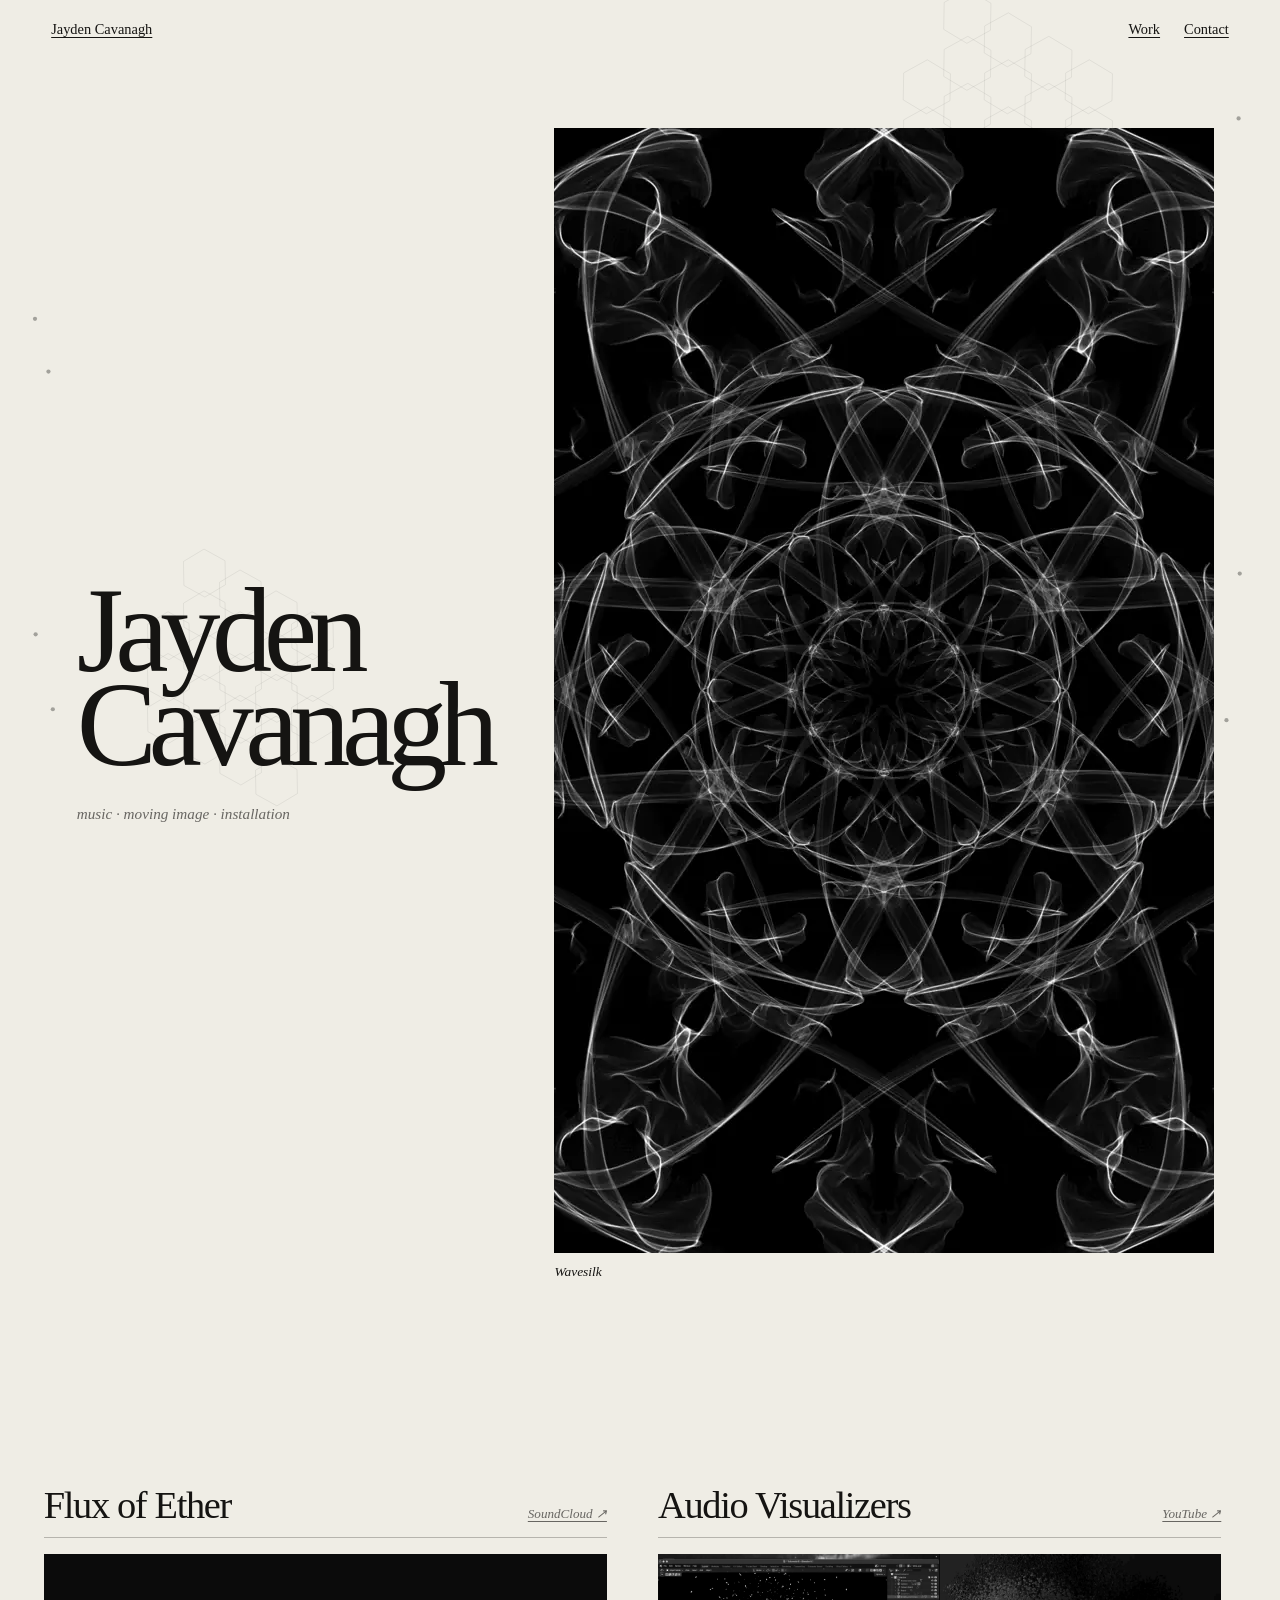
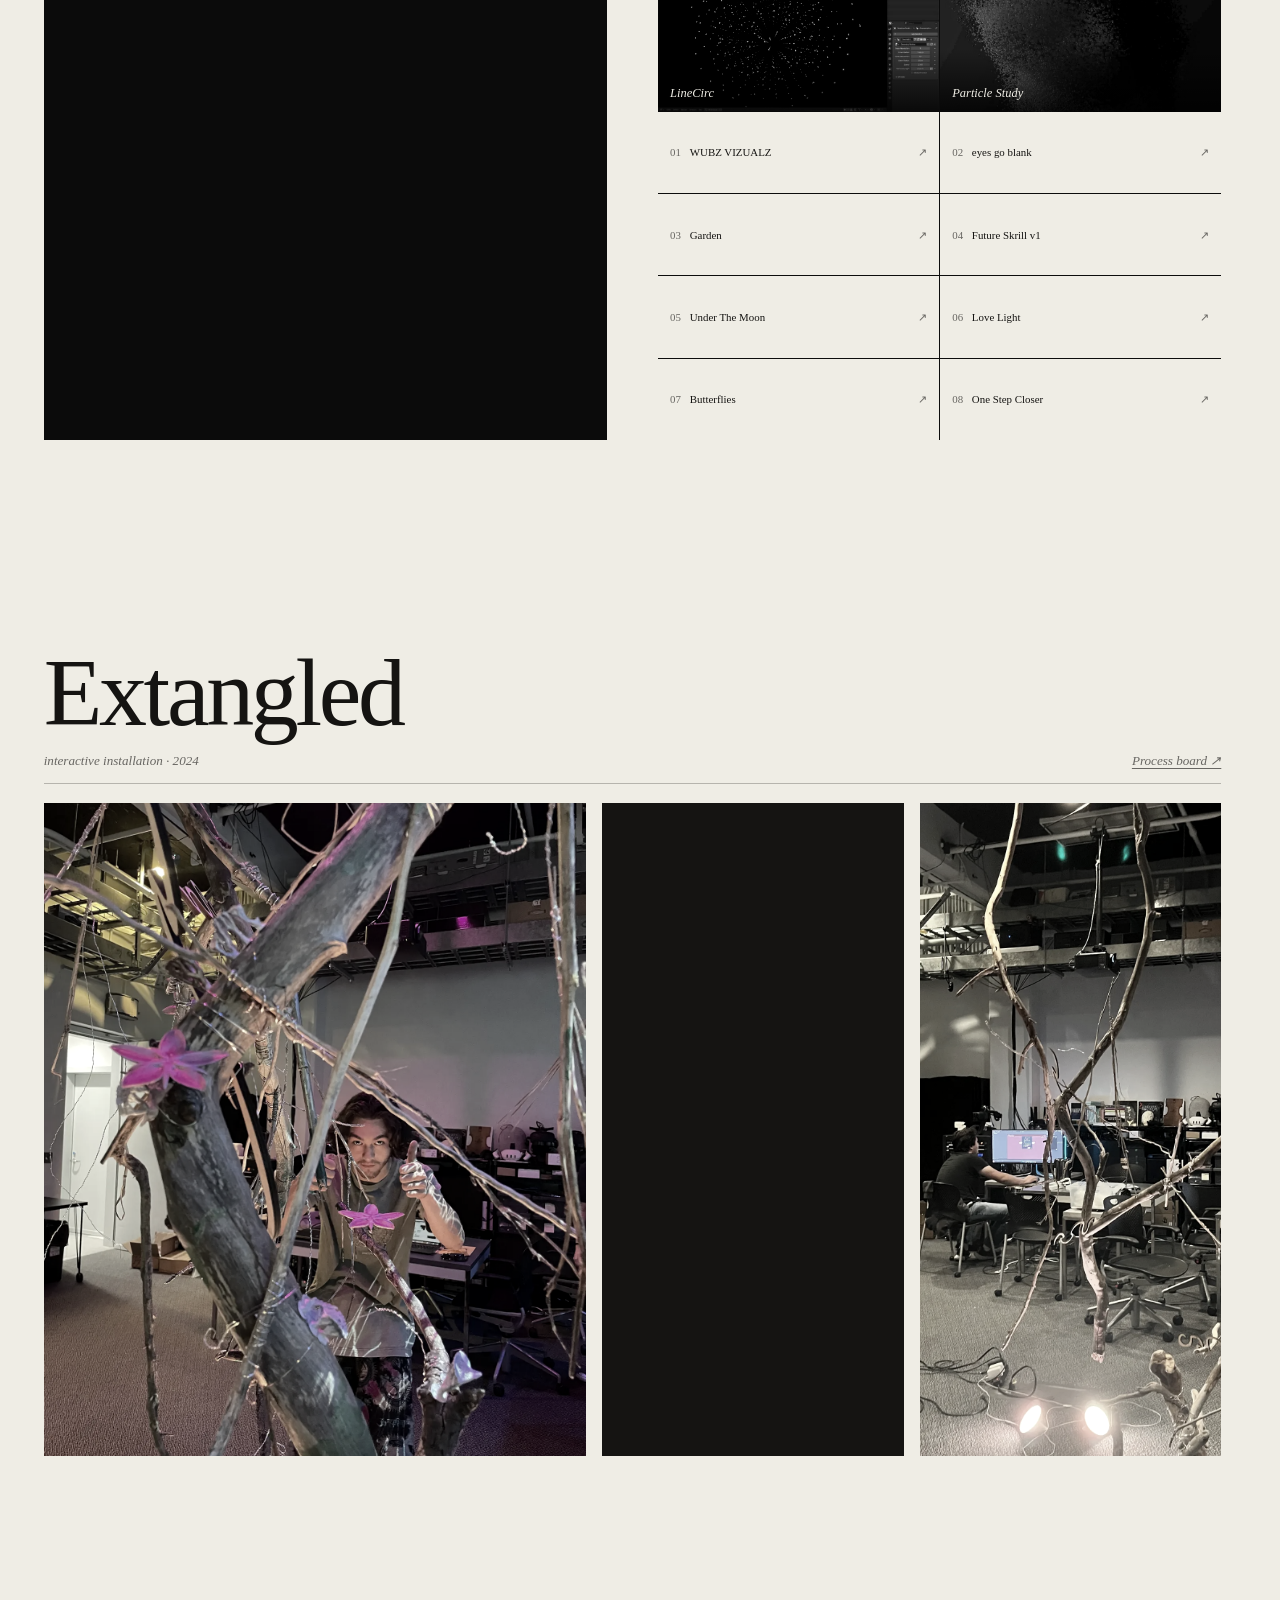
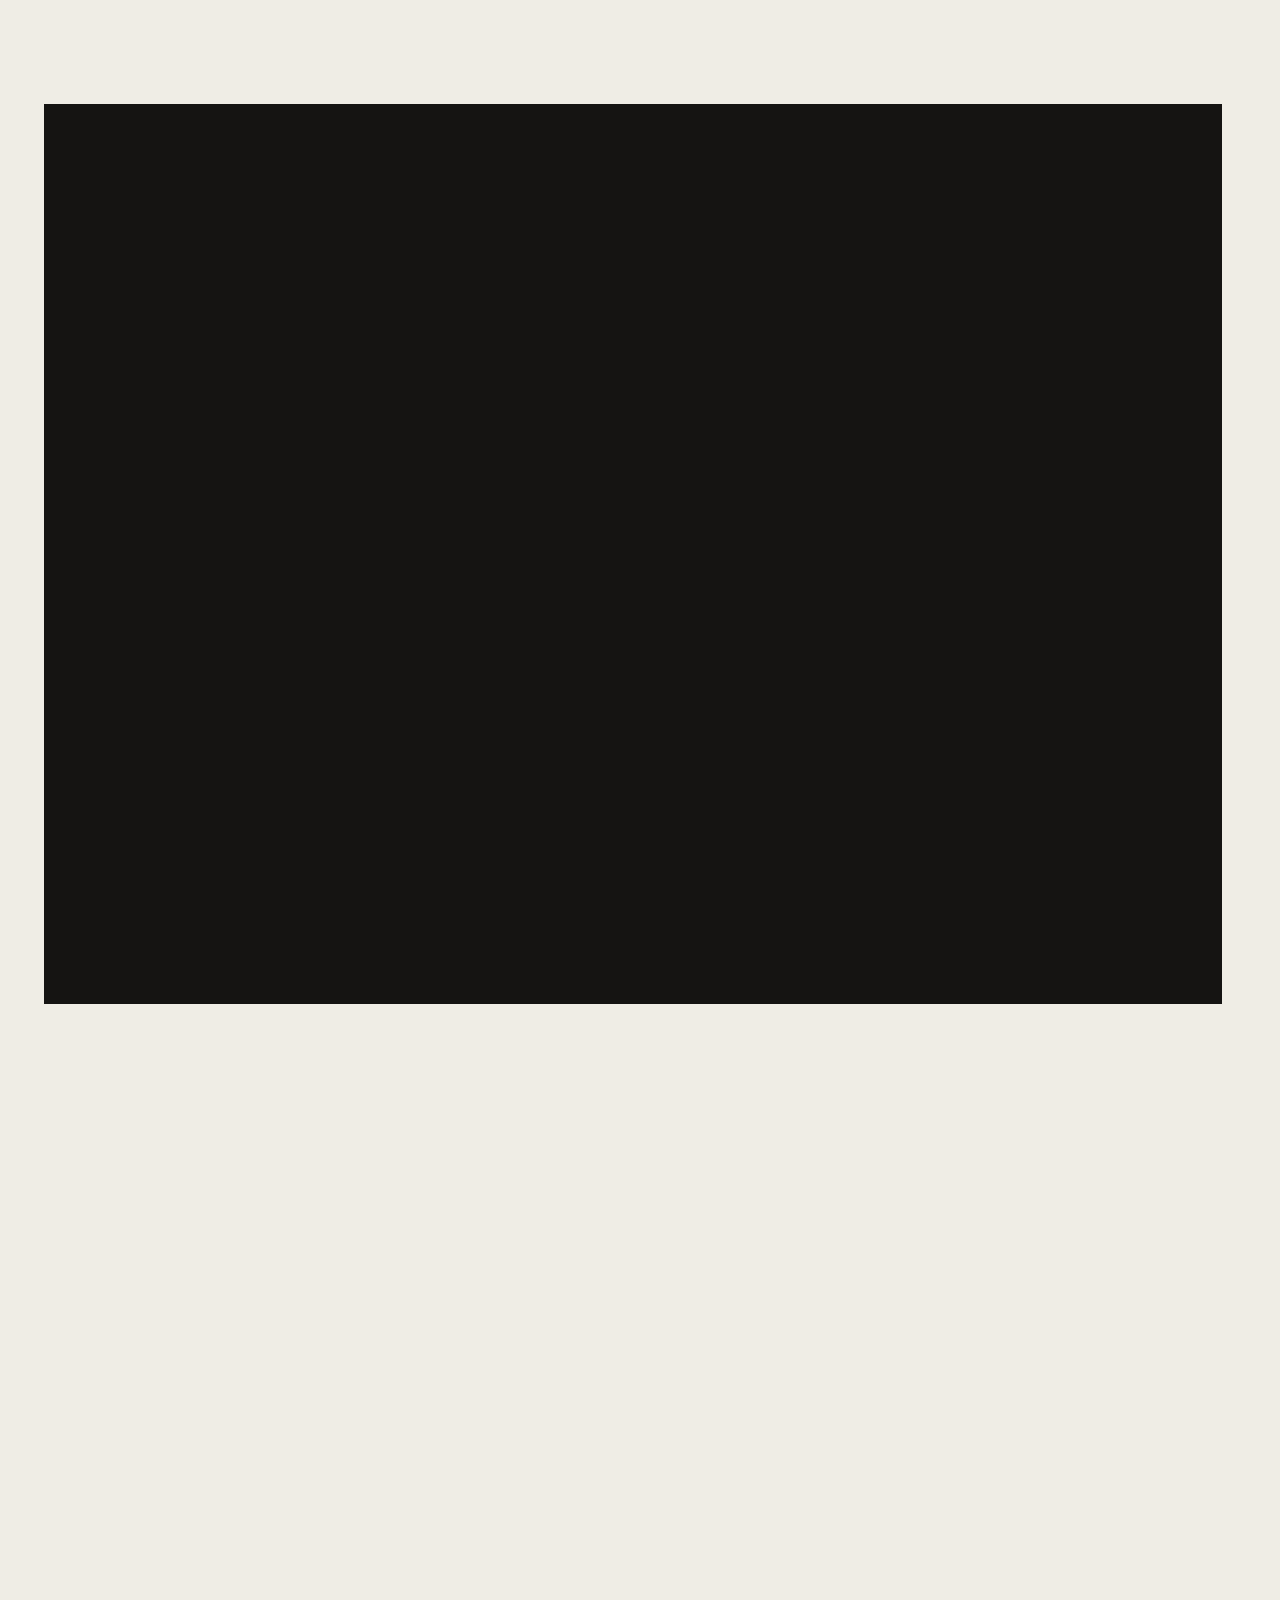
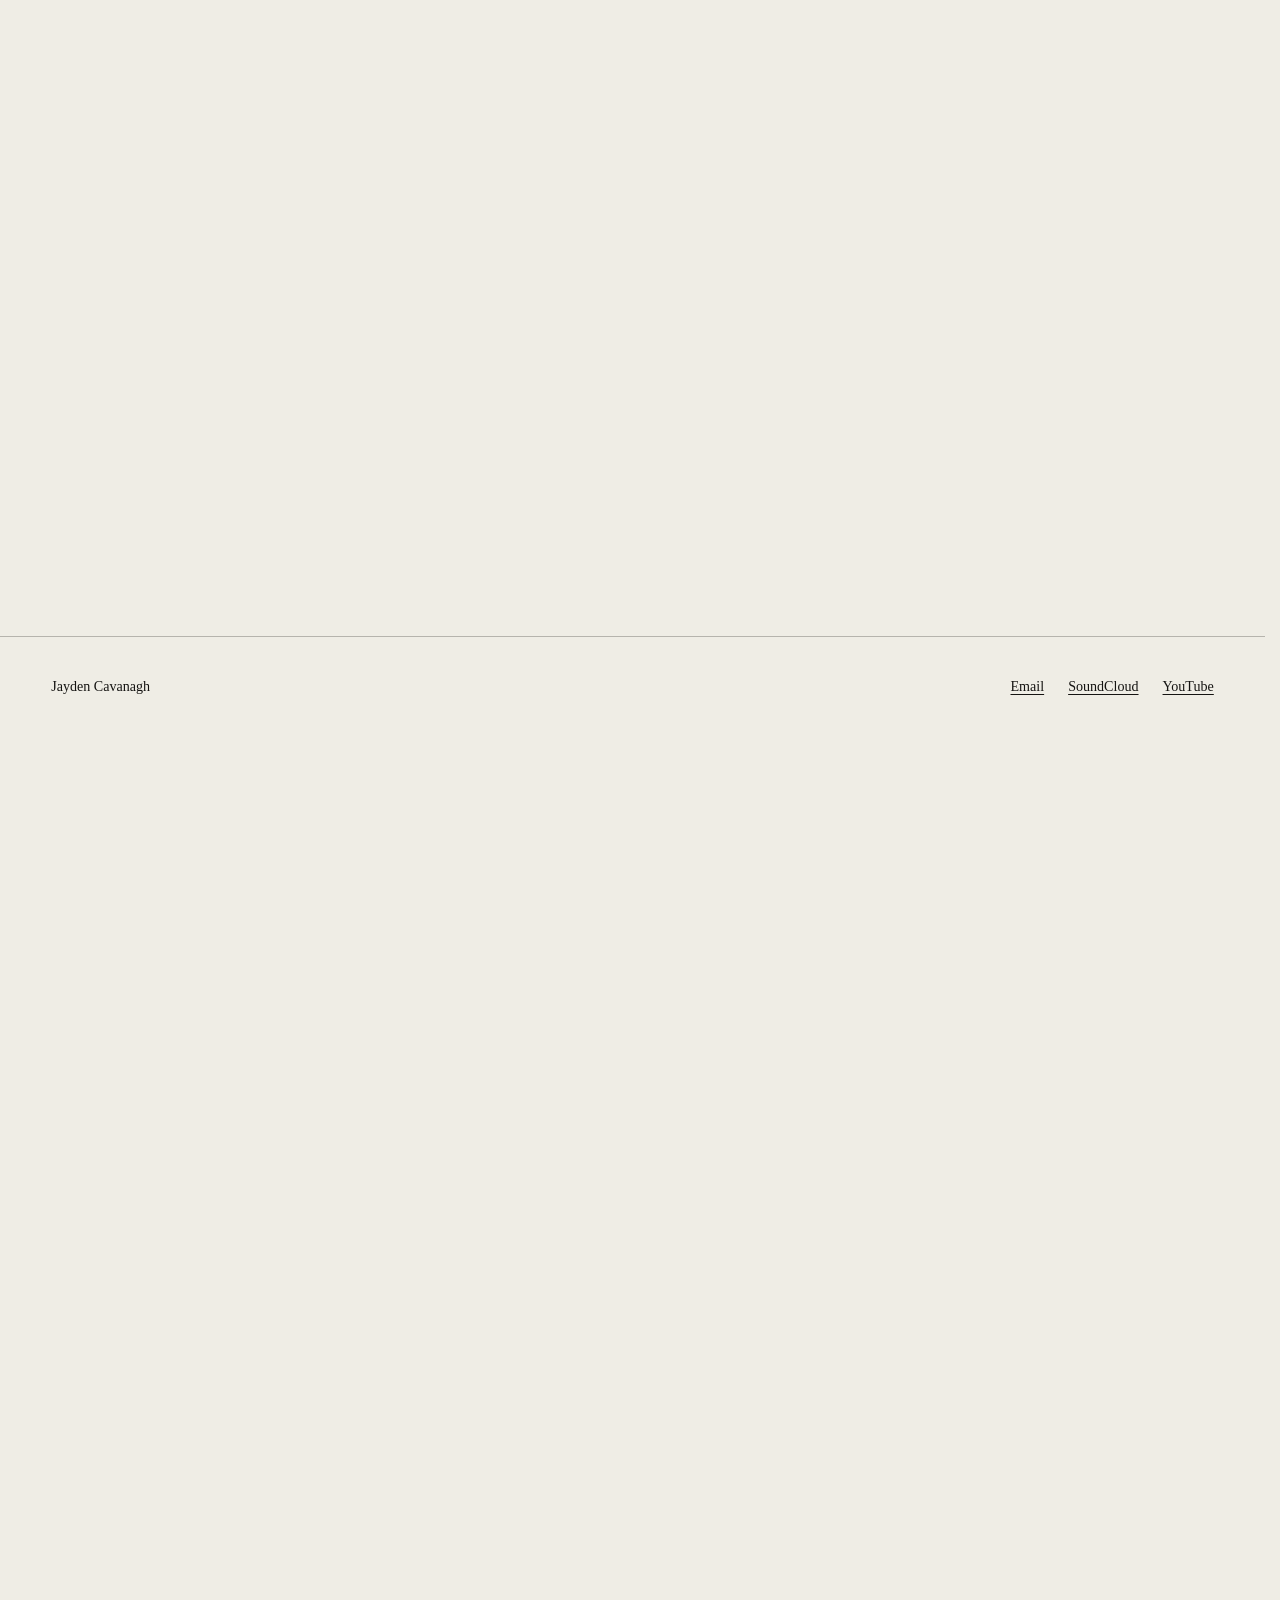
==== commit b22a9c9f: "Second Fix: mobile media display and scrolling" ====
--- a/docs/index.html
+++ b/docs/index.html
@@ -6,8 +6,8 @@
     <meta name="description" content="Art and music by Jayden Cavanagh.">
     <meta name="theme-color" content="#efede5">
     <title>Jayden Cavanagh</title>
-    <link rel="stylesheet" href="style.css">
-    <script src="script.js" defer></script>
+    <link rel="stylesheet" href="style.css?v=20260817b">
+    <script src="script.js?v=20260817b" defer></script>
   </head>
   <body class="no-js">
     <a class="skip-link" href="#work">Skip to work</a>
@@ -46,6 +46,7 @@
               height="100%"
               scrolling="no"
               frameborder="no"
+              loading="lazy"
               allow="autoplay"
               src="https://w.soundcloud.com/player/?url=https%3A//soundcloud.com/fluxofether&amp;color=%23151412&amp;auto_play=false&amp;hide_related=true&amp;show_comments=false&amp;show_user=true&amp;show_reposts=false&amp;show_teaser=false&amp;visual=true">
             </iframe>
@@ -60,13 +61,13 @@
           <div class="youtube-collection">
             <div class="youtube-previews">
               <figure>
-                <video autoplay muted loop playsinline preload="metadata" poster="media/line-circle.jpg" aria-label="Excerpt from LineCirc">
+                <video muted loop playsinline preload="none" poster="media/line-circle.jpg" aria-label="Excerpt from LineCirc">
                   <source src="media/linecirc-loop.mp4" type="video/mp4">
                 </video>
                 <figcaption>LineCirc</figcaption>
               </figure>
               <figure>
-                <video autoplay muted loop playsinline preload="metadata" poster="media/particle-study.jpg" aria-label="Excerpt from Particle Study">
+                <video muted loop playsinline preload="none" poster="media/particle-study.jpg" aria-label="Excerpt from Particle Study">
                   <source src="media/particle-loop.mp4" type="video/mp4">
                 </video>
                 <figcaption>Particle Study</figcaption>
@@ -99,7 +100,7 @@
             <img src="media/extangled-final.webp" alt="Jayden Cavanagh inside the illuminated Extangled installation" width="1350" height="1800" loading="lazy" decoding="async">
           </figure>
           <figure class="extangled-motion">
-            <video autoplay muted loop playsinline preload="metadata" aria-label="Moving view through the branches and hanging forms of Extangled">
+            <video muted loop playsinline preload="none" aria-label="Moving view through the branches and hanging forms of Extangled">
               <source src="media/extangled-motion.mp4" type="video/mp4">
             </video>
           </figure>
@@ -184,7 +185,7 @@
               <figcaption>Eyes Go Blank</figcaption>
             </figure>
             <figure>
-              <video autoplay muted loop playsinline preload="metadata" poster="media/abst-ring.jpg" aria-label="Abst Ring animation">
+              <video muted loop playsinline preload="none" poster="media/abst-ring.jpg" aria-label="Abst Ring animation">
                 <source src="media/abst-ring.mp4" type="video/mp4">
               </video>
               <figcaption>Abst Ring</figcaption>
--- a/docs/style.css
+++ b/docs/style.css
@@ -15,6 +15,7 @@
 html {
   scroll-behavior: smooth;
   scroll-padding-top: 5rem;
+  scrollbar-gutter: stable;
   background: var(--paper);
 }
 
@@ -26,6 +27,8 @@
   font-family: var(--serif);
   font-size: 17px;
   line-height: 1.35;
+  -webkit-font-smoothing: antialiased;
+  overscroll-behavior-x: none;
 }
 
 img,
@@ -52,6 +55,7 @@
   color: inherit;
   text-decoration-thickness: 1px;
   text-underline-offset: 0.22em;
+  touch-action: manipulation;
 }
 
 a:hover { text-decoration-line: underline; }
@@ -97,7 +101,7 @@
   display: flex;
   align-items: center;
   justify-content: space-between;
-  padding: 1.25rem 4vw;
+  padding: calc(1.25rem + env(safe-area-inset-top)) max(4vw, env(safe-area-inset-right)) 1.25rem max(4vw, env(safe-area-inset-left));
   border-bottom: 1px solid transparent;
   font-size: 0.9rem;
   transition: background 300ms ease, border-color 300ms ease, padding 300ms ease;
@@ -122,9 +126,9 @@
 
 .reveal {
   opacity: 0;
-  transform: translateY(2rem);
-  transition: opacity 900ms cubic-bezier(0.2, 0.75, 0.25, 1),
-    transform 1100ms cubic-bezier(0.2, 0.75, 0.25, 1);
+  transform: translateY(1.6rem);
+  transition: opacity 760ms cubic-bezier(0.2, 0.75, 0.25, 1),
+    transform 920ms cubic-bezier(0.2, 0.75, 0.25, 1);
 }
 
 .reveal.is-visible,
@@ -226,12 +230,14 @@
 }
 
 @supports (content-visibility: auto) {
+  @media (min-width: 641px) {
   .extangled-exhibition,
   .extangled-development,
   .extangled-board,
   .work-group {
     content-visibility: auto;
     contain-intrinsic-size: auto 900px;
+  }
   }
 }
 
@@ -277,8 +283,8 @@
 
 .youtube-links {
   display: grid;
-  grid-template-columns: repeat(3, minmax(0, 1fr));
-  grid-template-rows: repeat(3, minmax(0, 1fr));
+  grid-template-columns: repeat(2, minmax(0, 1fr));
+  grid-template-rows: repeat(4, minmax(0, 1fr));
   gap: 1px;
   background: var(--line);
 }
@@ -286,7 +292,7 @@
 .youtube-links a {
   display: grid;
   grid-template-columns: auto minmax(0, 1fr) auto;
-  align-items: start;
+  align-items: center;
   gap: 0.55rem;
   padding: 0.75rem;
   background: var(--paper);
@@ -540,7 +546,8 @@
   .hero-name { padding: 0 0 1rem; }
   .hero h1 { font-size: clamp(4.6rem, 18vw, 8.5rem); }
   .streams { grid-template-columns: 1fr; }
-  .soundcloud-frame, .youtube-collection { height: min(85vw, 38rem); }
+  .soundcloud-frame, .youtube-collection { height: min(88vw, 38rem); }
+  .youtube-links { grid-template-columns: repeat(2, minmax(0, 1fr)); grid-template-rows: repeat(4, minmax(0, 1fr)); }
   .extangled-lead { grid-template-columns: repeat(2, minmax(0, 1fr)); }
   .extangled-final { grid-column: 1 / -1; }
   .extangled-lead figure { height: 72vw; }
@@ -554,21 +561,51 @@
 
 @media (max-width: 640px) {
   body { font-size: 16px; }
-  .site-header { padding: 1rem 5vw; }
-  .hero { padding: 8rem 5vw 3rem; gap: 2.5rem; }
-  .hero h1 { font-size: 20vw; }
-  .page-width { width: 90vw; }
-  .streams { gap: 6rem; padding: 6rem 0 8rem; }
-  .soundcloud-frame { height: 112vw; max-height: 34rem; }
+  html { scroll-padding-top: 4.5rem; scrollbar-gutter: auto; }
+  .site-header {
+    padding: calc(0.9rem + env(safe-area-inset-top)) max(5vw, env(safe-area-inset-right)) 0.9rem max(5vw, env(safe-area-inset-left));
+    font-size: 0.82rem;
+  }
+  .site-header nav { gap: 1.1rem; }
+  .site-header.is-scrolled {
+    background: rgba(239, 237, 229, 0.97);
+    backdrop-filter: none;
+    -webkit-backdrop-filter: none;
+  }
+  .hero { padding: calc(7.25rem + env(safe-area-inset-top)) 5vw 2.5rem; gap: 1.8rem; }
+  .hero h1 { font-size: clamp(4.1rem, 20vw, 7rem); line-height: 0.8; }
+  .hero-name p { margin-top: 1.3rem; font-size: 0.85rem; }
+  .hero-work img {
+    height: auto;
+    aspect-ratio: auto;
+    object-fit: contain;
+  }
+  .page-width { width: calc(100% - 2rem); }
+  .streams { gap: 5.5rem; padding: 5.5rem 0 7.5rem; }
+  .soundcloud-frame { height: min(102vw, 34rem); }
   .youtube-collection { height: auto; }
-  .youtube-links { grid-template-columns: repeat(2, minmax(0, 1fr)); grid-template-rows: none; }
-  .youtube-links a { min-height: 5.2rem; }
+  .youtube-previews figcaption { padding: 2rem 0.65rem 0.55rem; font-size: 0.72rem; }
+  .youtube-links { grid-template-columns: repeat(2, minmax(0, 1fr)); grid-template-rows: repeat(4, minmax(4.8rem, auto)); }
+  .youtube-links a {
+    align-items: center;
+    min-height: 4.8rem;
+    padding: 0.8rem 0.7rem;
+    font-size: 0.72rem;
+  }
+  .work-header { padding-bottom: 0.7rem; }
+  .work-header h2 { font-size: clamp(1.75rem, 8vw, 2.35rem); }
   .work-header { align-items: flex-end; }
   .work-header-large { align-items: flex-start; flex-direction: column; }
-  .extangled { padding-bottom: 9rem; }
+  .work-header-large h2 { font-size: clamp(3.7rem, 18vw, 6rem); }
+  .extangled { padding-top: 1rem; padding-bottom: 8rem; }
   .extangled-lead { grid-template-columns: repeat(2, minmax(0, 1fr)); gap: 0.65rem; }
-  .extangled-lead figure { height: 76vw; }
-  .extangled-final { height: 112vw !important; }
+  .extangled-lead figure,
+  .extangled-final { height: auto !important; }
+  .extangled-lead img,
+  .extangled-lead video {
+    height: auto;
+    object-fit: contain;
+  }
   .extangled-exhibition {
     grid-template-columns: 1fr;
     grid-template-rows: none;
@@ -576,27 +613,97 @@
   }
   .extangled-exhibition-wide,
   .extangled-exhibition-tall { grid-column: auto; }
-  .extangled-exhibition figure { height: 105vw; }
-  .extangled-exhibition-wide { height: 74vw !important; }
-  .extangled-exhibition-tall { height: 90vw !important; }
+  .extangled-exhibition figure,
+  .extangled-exhibition-wide,
+  .extangled-exhibition-tall { height: auto !important; }
+  .extangled-exhibition img {
+    height: auto;
+    object-fit: contain;
+  }
   .extangled-development { grid-template-columns: repeat(2, minmax(0, 1fr)); gap: 0.65rem; }
-  .work-group { margin-bottom: 5.5rem; }
+  .extangled-board { margin-top: 0.65rem; }
+  .works { padding-bottom: 7rem; }
+  .work-group { margin-bottom: 6.5rem; }
   .project-grid-two,
   .project-grid-three { grid-template-columns: 1fr; gap: 1rem; background: transparent; }
   .harmonograph-grid { gap: 0.75rem; }
   .wavesilk-grid { grid-template-columns: 1fr; gap: 0.75rem; }
   .wavesilk-grid .wavesilk-feature { grid-column: auto; }
   .wavesilk-grid img,
-  .wavesilk-grid .wavesilk-feature img { aspect-ratio: 1.6 / 1; }
-  .site-footer { align-items: flex-start; flex-direction: column; }
+  .wavesilk-grid .wavesilk-feature img {
+    height: auto;
+    aspect-ratio: auto;
+    object-fit: contain;
+  }
+  .project-header { margin-bottom: 0.8rem; }
+  .project-header h2 { font-size: clamp(1.8rem, 8vw, 2.35rem); }
+  .site-footer {
+    align-items: flex-start;
+    flex-direction: column;
+    padding: 2rem max(5vw, env(safe-area-inset-right)) calc(2rem + env(safe-area-inset-bottom)) max(5vw, env(safe-area-inset-left));
+  }
   .site-footer div { flex-wrap: wrap; }
-}
-
-@media (hover: none) {
+  .reveal {
+    opacity: 1;
+    transform: none;
+    transition: none;
+  }
+
+  .soundcloud-frame iframe,
+  .youtube-previews video,
   .extangled-lead img,
   .extangled-lead video,
-  .extangled-exhibition img { filter: grayscale(0.18) contrast(1.02); }
-  .wavesilk-grid img { filter: grayscale(0.2) contrast(1.03); }
+  .extangled-exhibition img,
+  .extangled-development img,
+  .extangled-board img,
+  .wavesilk-grid img,
+  .project-grid img,
+  .project-grid video {
+    filter: none;
+    transition: none;
+  }
+
+  .extangled-lead figure:hover img,
+  .extangled-lead figure:hover video,
+  .extangled-exhibition figure:hover img,
+  .wavesilk-grid figure:hover img {
+    transform: none;
+  }
+}
+
+@media (hover: none) {
+  .site-header.is-scrolled {
+    background: rgba(239, 237, 229, 0.97);
+    backdrop-filter: none;
+    -webkit-backdrop-filter: none;
+  }
+
+  .reveal {
+    opacity: 1;
+    transform: none;
+    transition: none;
+  }
+
+  .soundcloud-frame iframe,
+  .youtube-previews video,
+  .extangled-lead img,
+  .extangled-lead video,
+  .extangled-exhibition img,
+  .extangled-development img,
+  .extangled-board img,
+  .wavesilk-grid img,
+  .project-grid img,
+  .project-grid video {
+    filter: none;
+    transition: none;
+  }
+
+  .extangled-lead figure:hover img,
+  .extangled-lead figure:hover video,
+  .extangled-exhibition figure:hover img,
+  .wavesilk-grid figure:hover img {
+    transform: none;
+  }
 }
 
 @media (prefers-reduced-motion: reduce) {
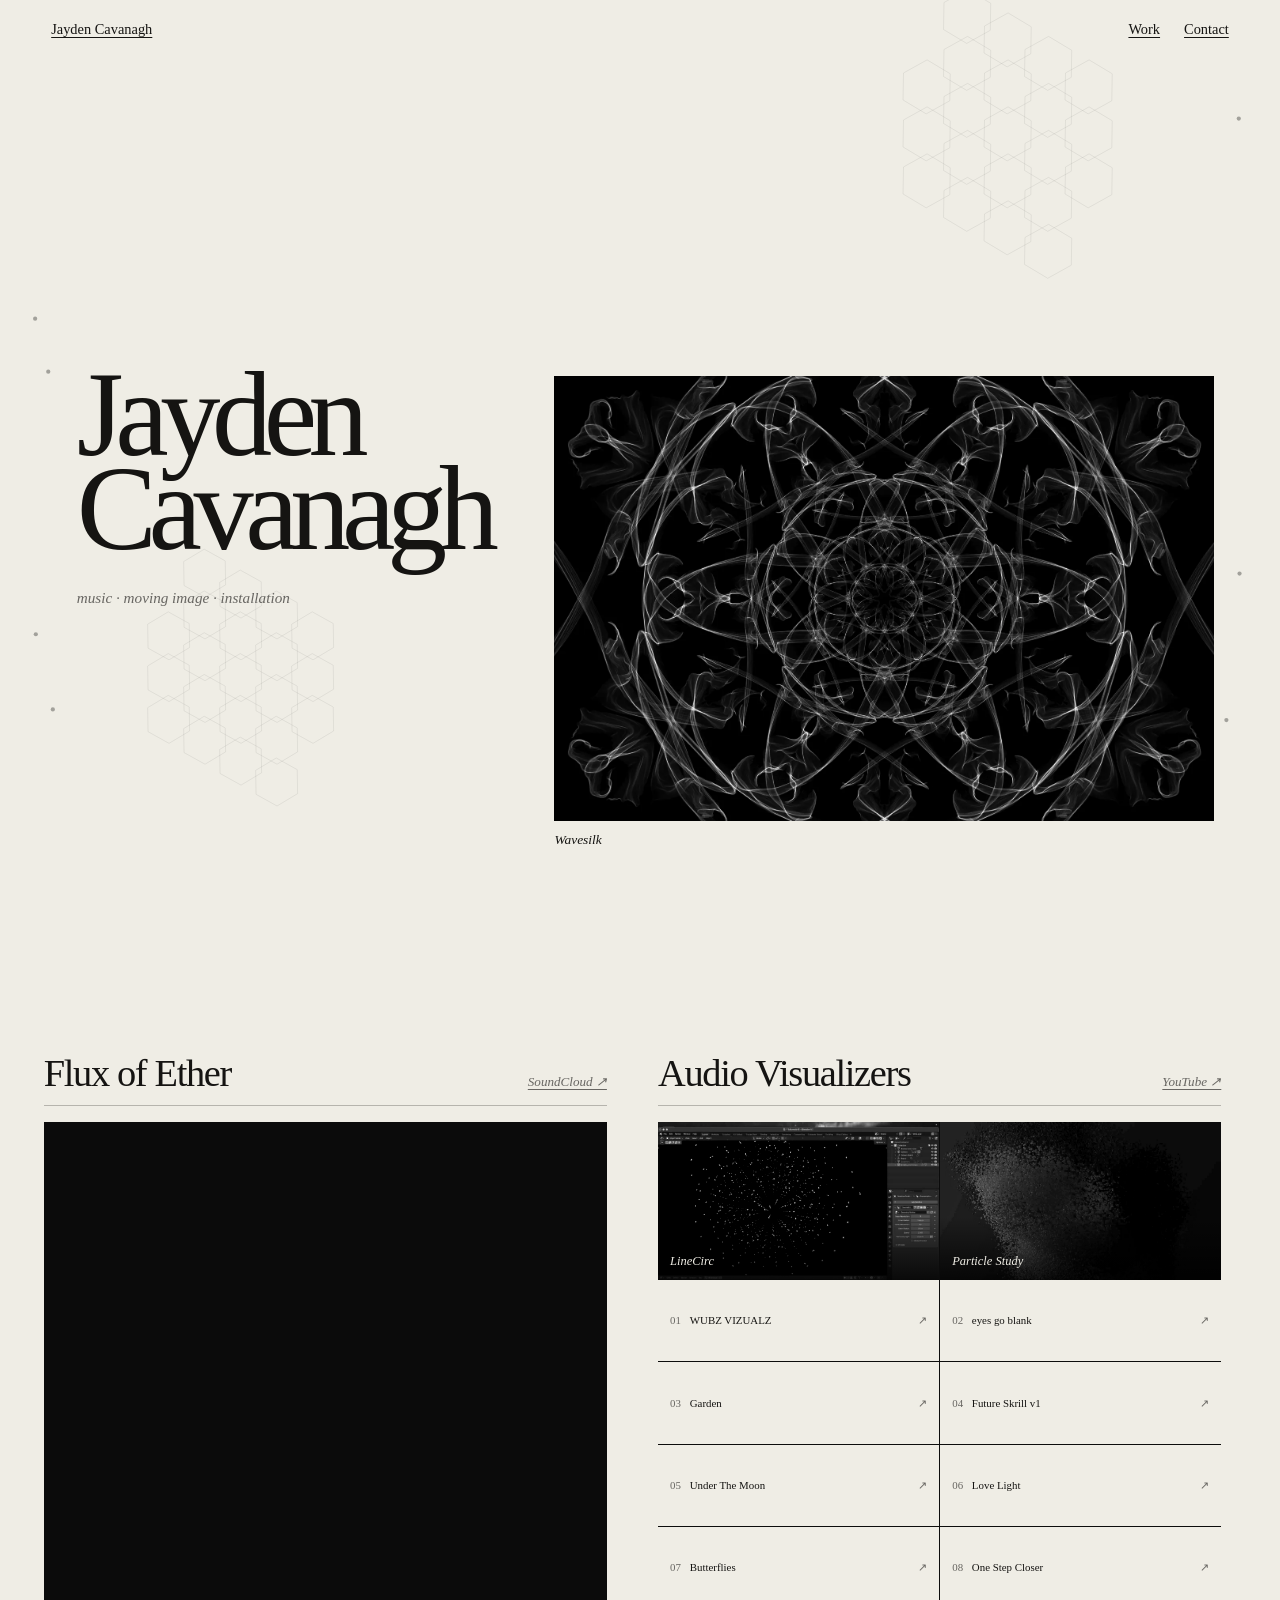
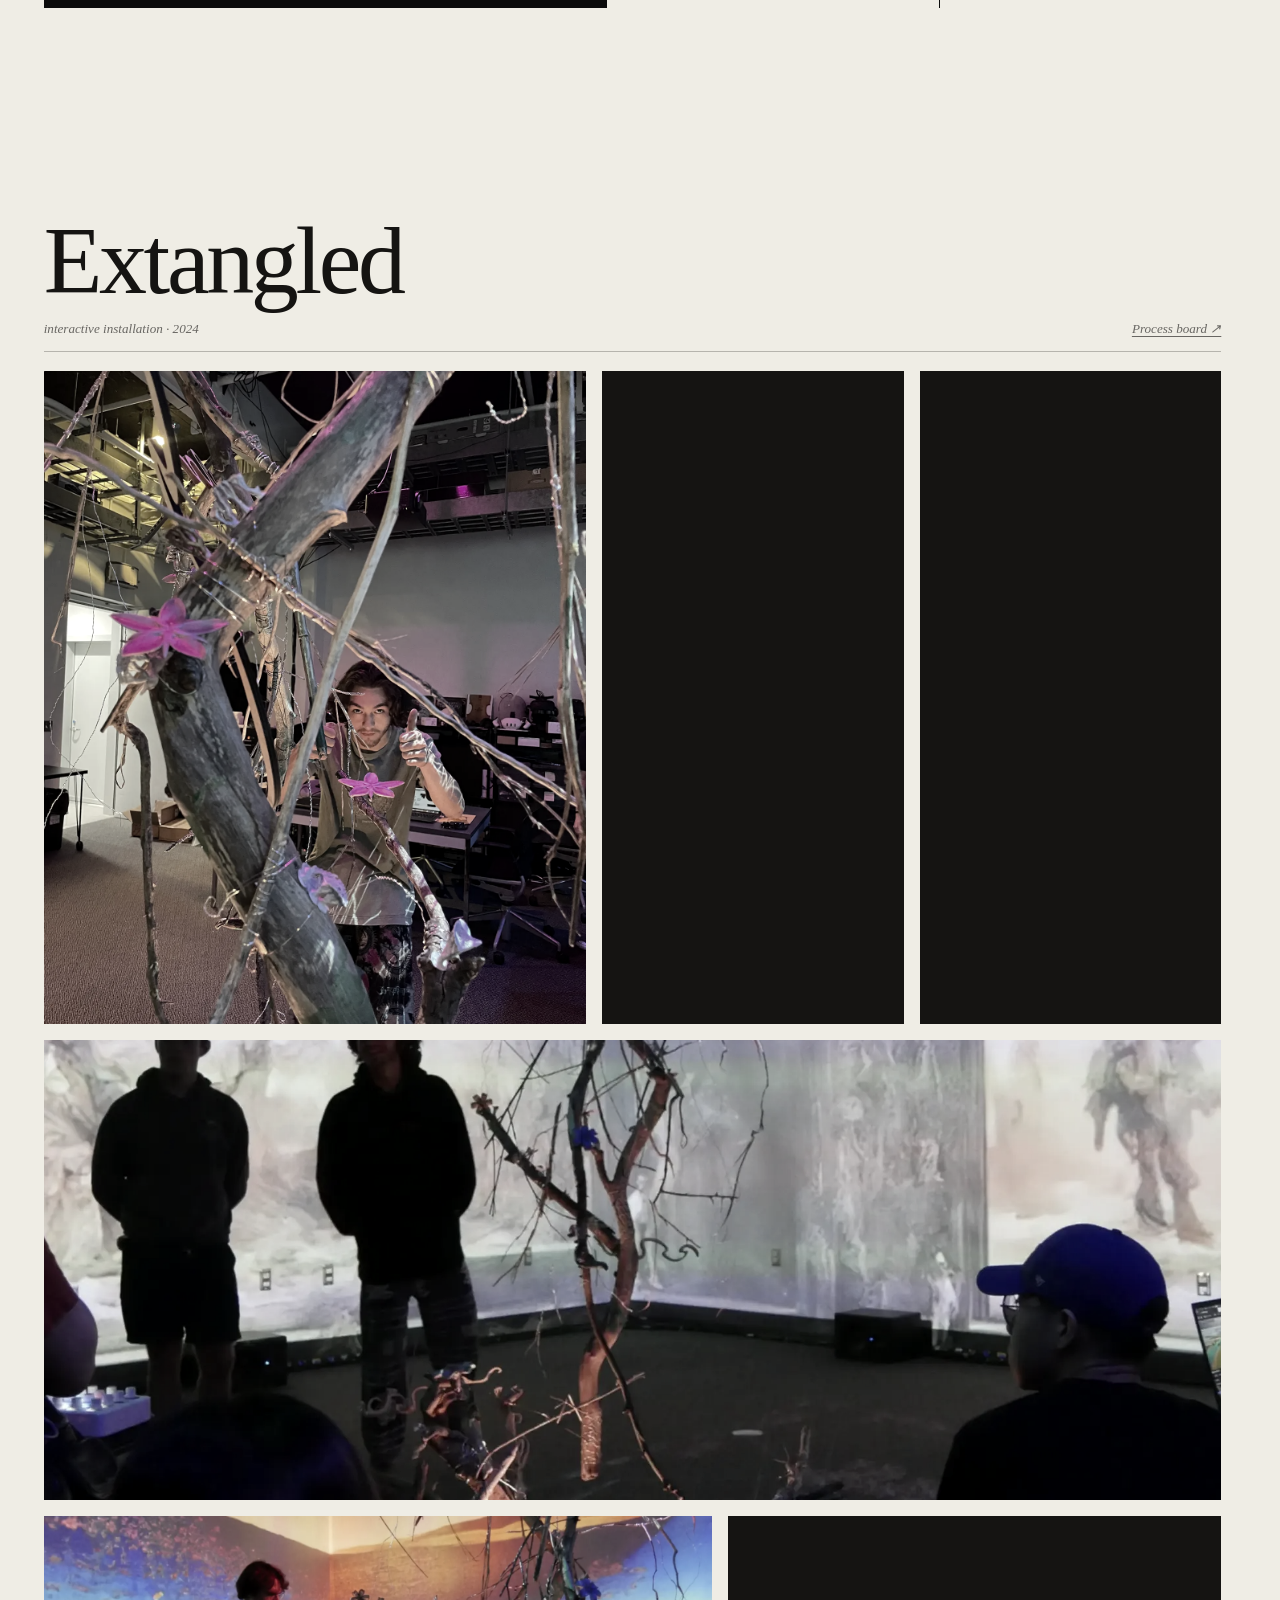
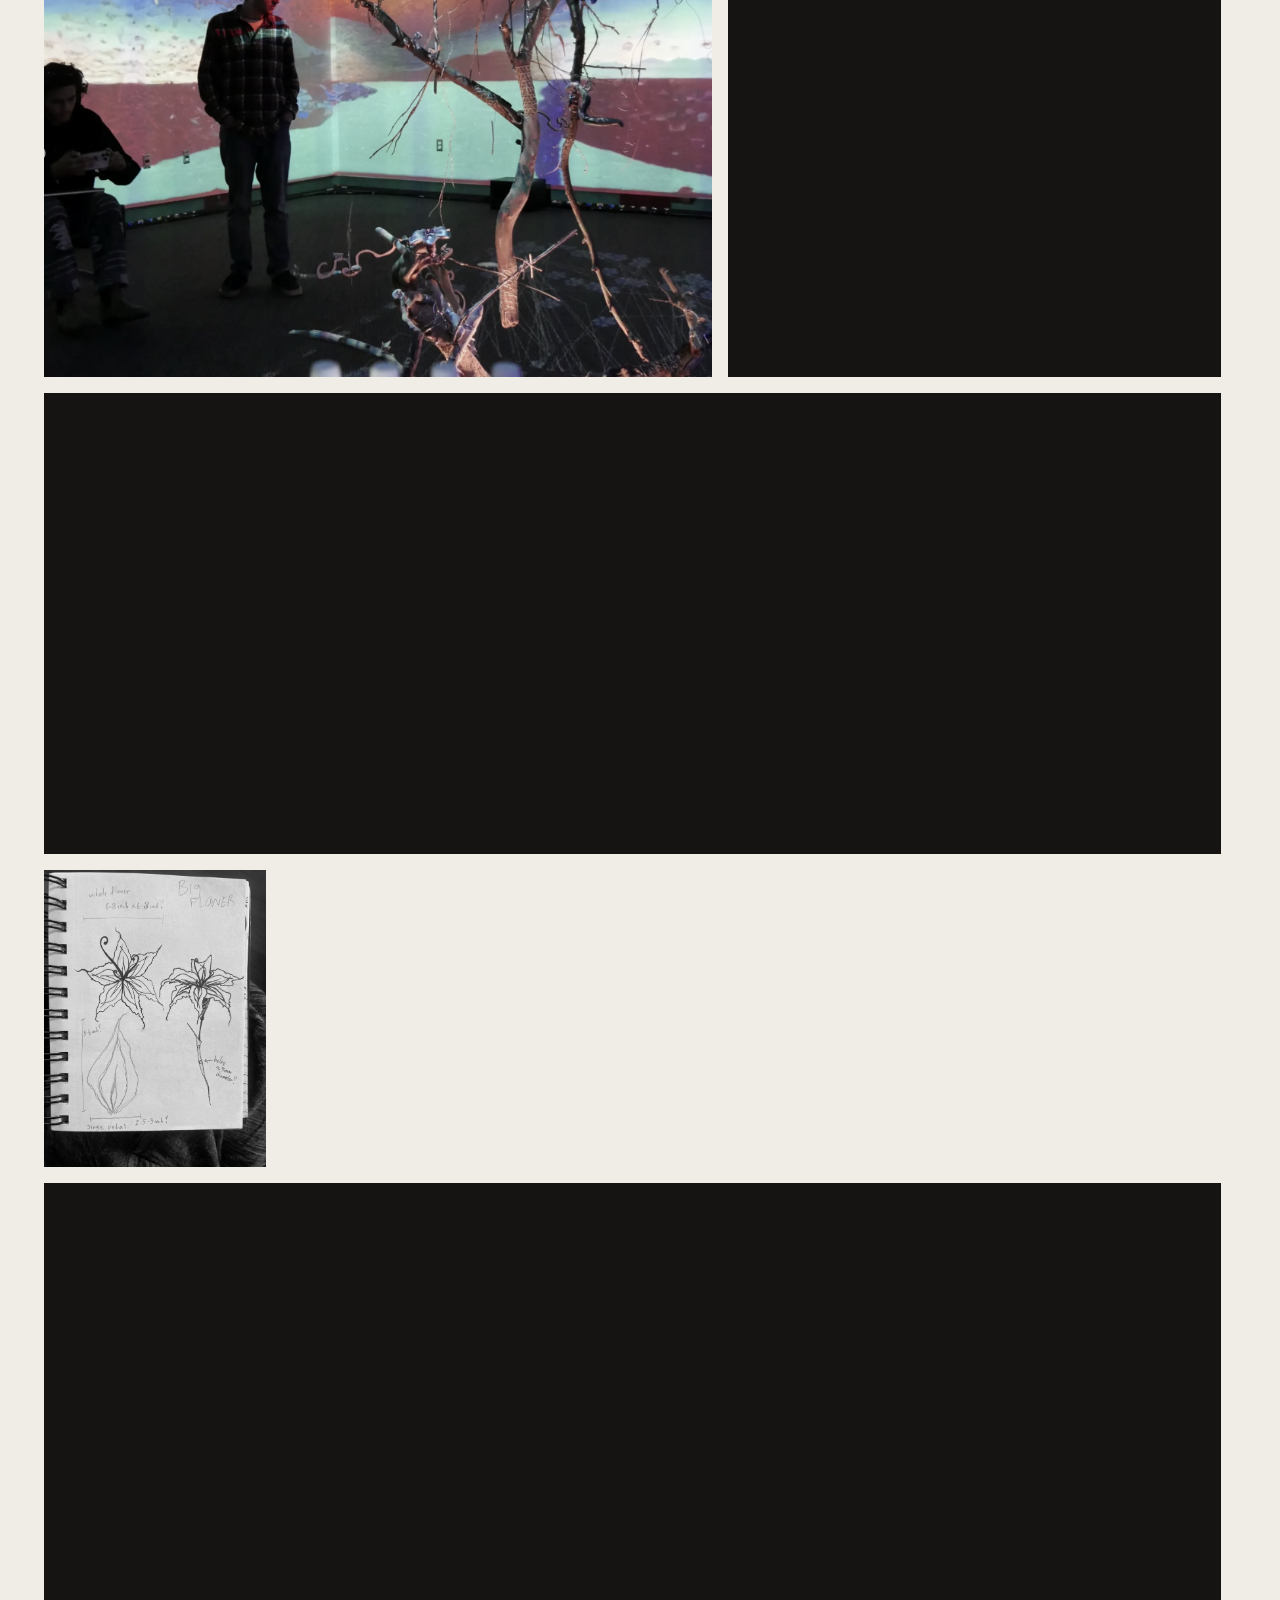
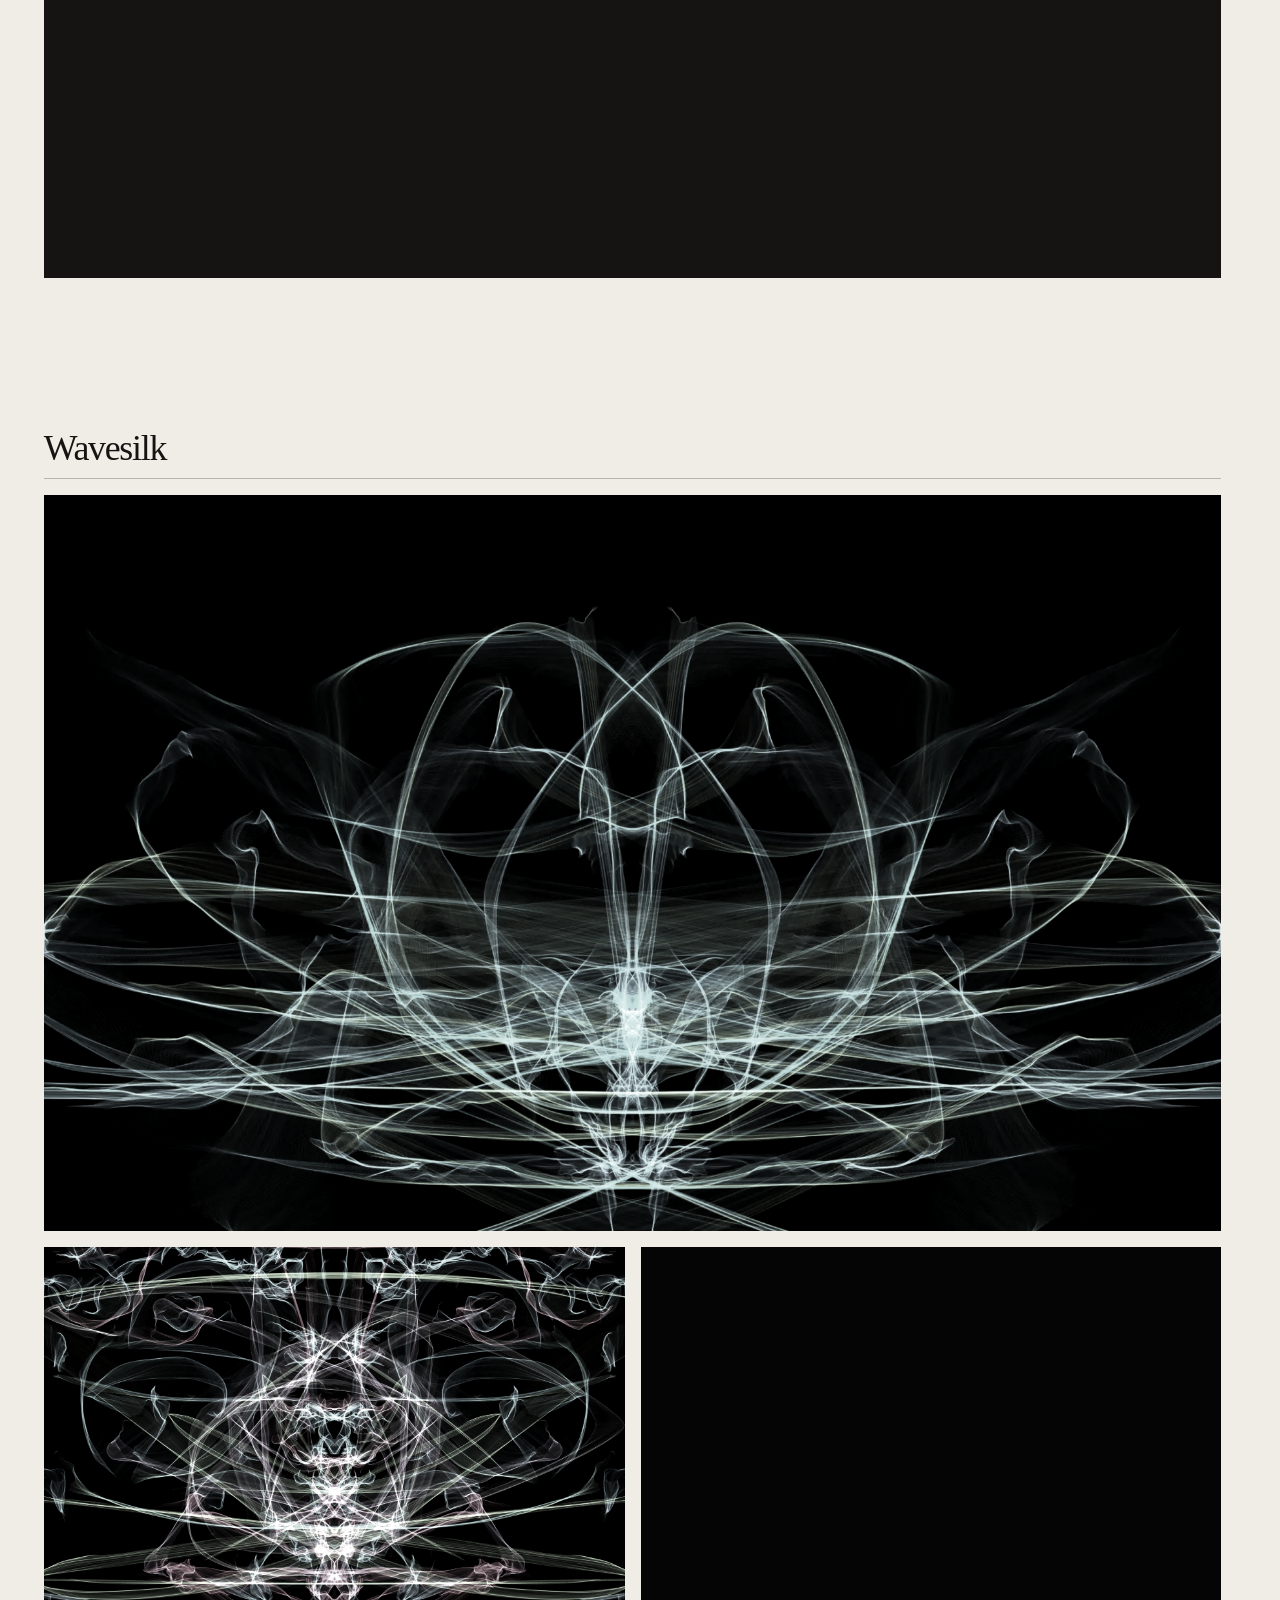
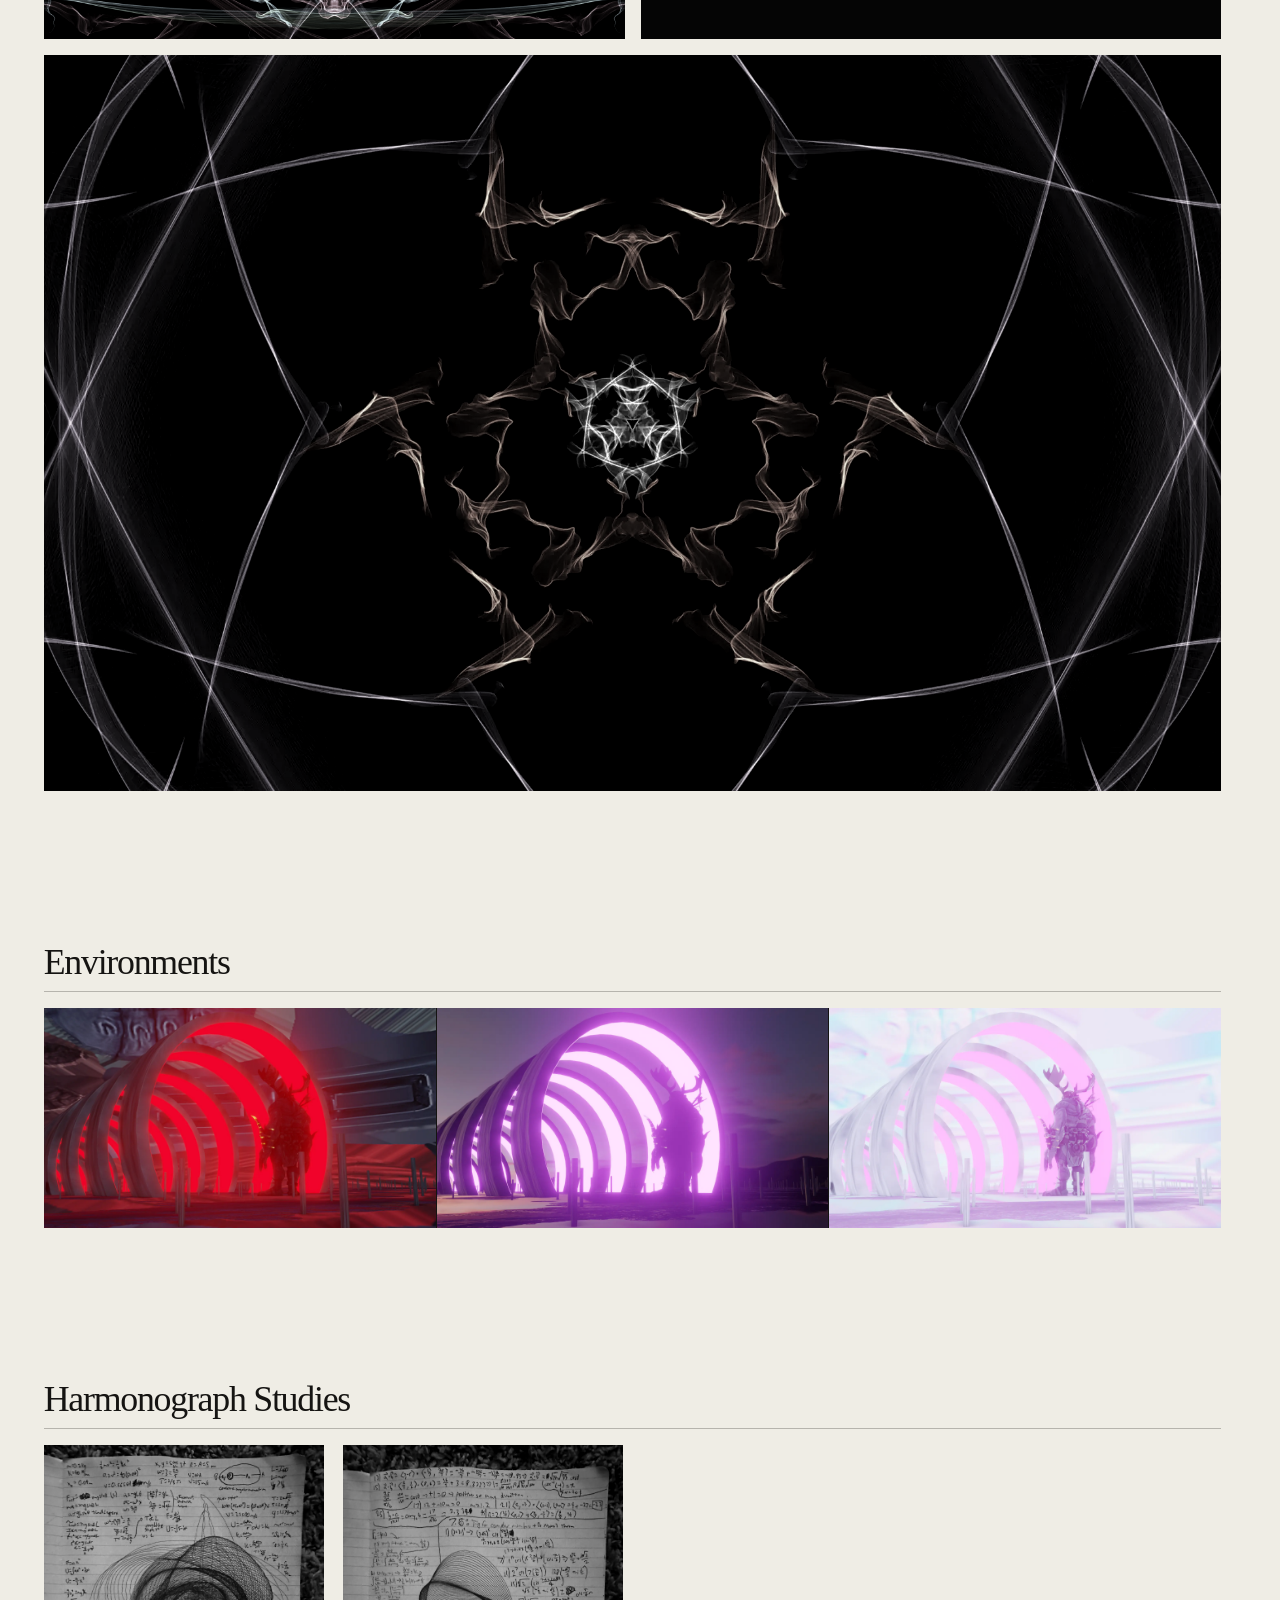
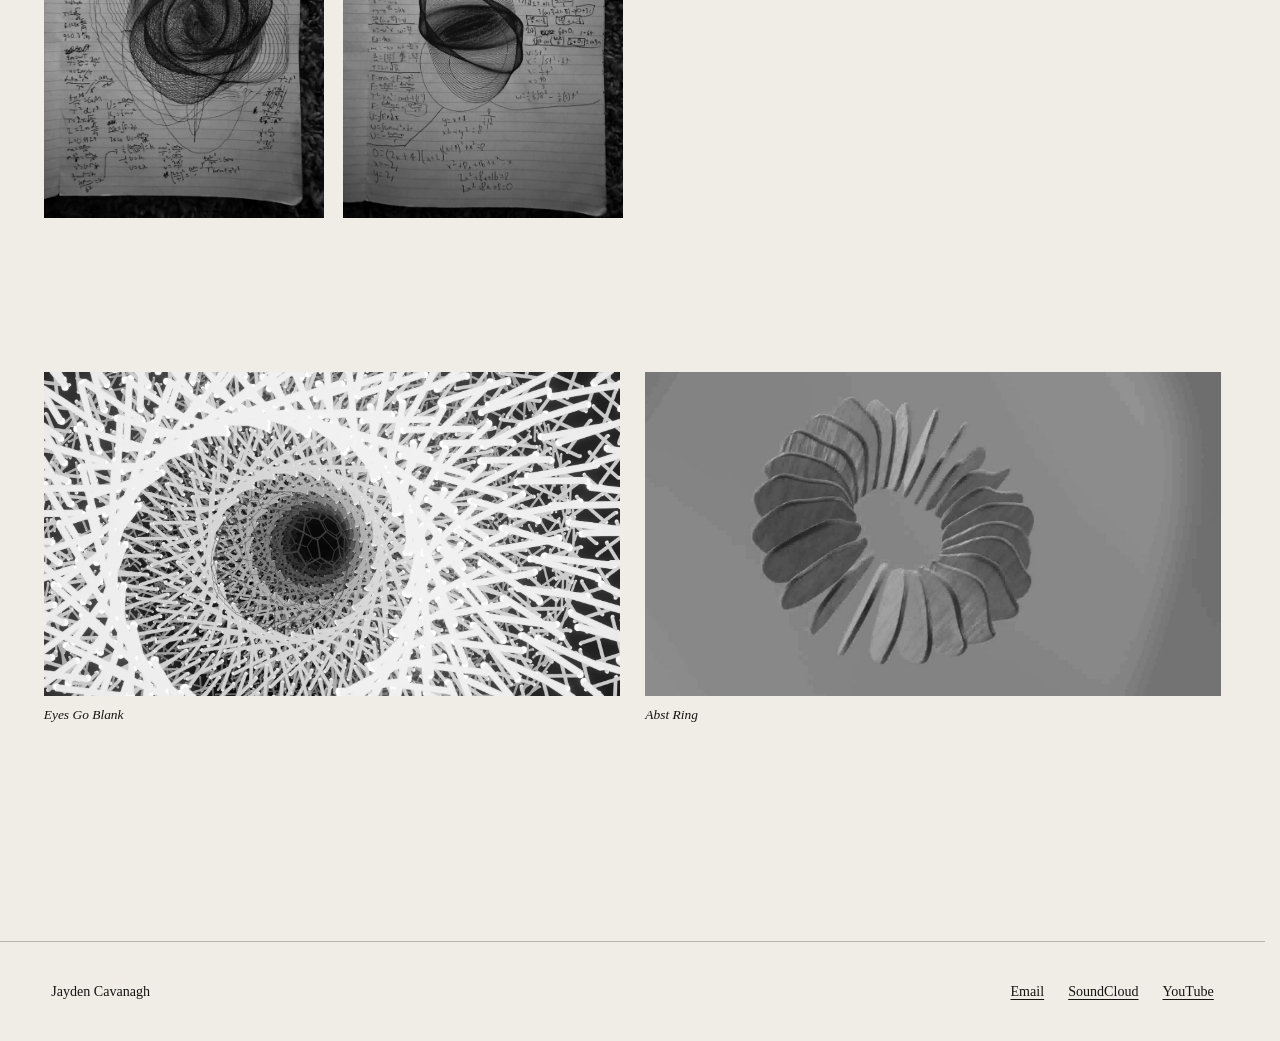
==== commit 59b523db: "Fix Extangled Image Renders" ====
--- a/docs/index.html
+++ b/docs/index.html
@@ -6,8 +6,8 @@
     <meta name="description" content="Art and music by Jayden Cavanagh.">
     <meta name="theme-color" content="#efede5">
     <title>Jayden Cavanagh</title>
-    <link rel="stylesheet" href="style.css?v=20260817b">
-    <script src="script.js?v=20260817b" defer></script>
+    <link rel="stylesheet" href="style.css?v=20260817c">
+    <script src="script.js?v=20260817c" defer></script>
   </head>
   <body class="no-js">
     <a class="skip-link" href="#work">Skip to work</a>
--- a/docs/style.css
+++ b/docs/style.css
@@ -41,6 +41,7 @@
 img,
 video {
   width: 100%;
+  height: auto;
   max-width: 100%;
 }
 
@@ -227,18 +228,6 @@
   margin-top: 1rem;
   overflow: hidden;
   background: #0b0b0b;
-}
-
-@supports (content-visibility: auto) {
-  @media (min-width: 641px) {
-  .extangled-exhibition,
-  .extangled-development,
-  .extangled-board,
-  .work-group {
-    content-visibility: auto;
-    contain-intrinsic-size: auto 900px;
-  }
-  }
 }
 
 .soundcloud-frame iframe {
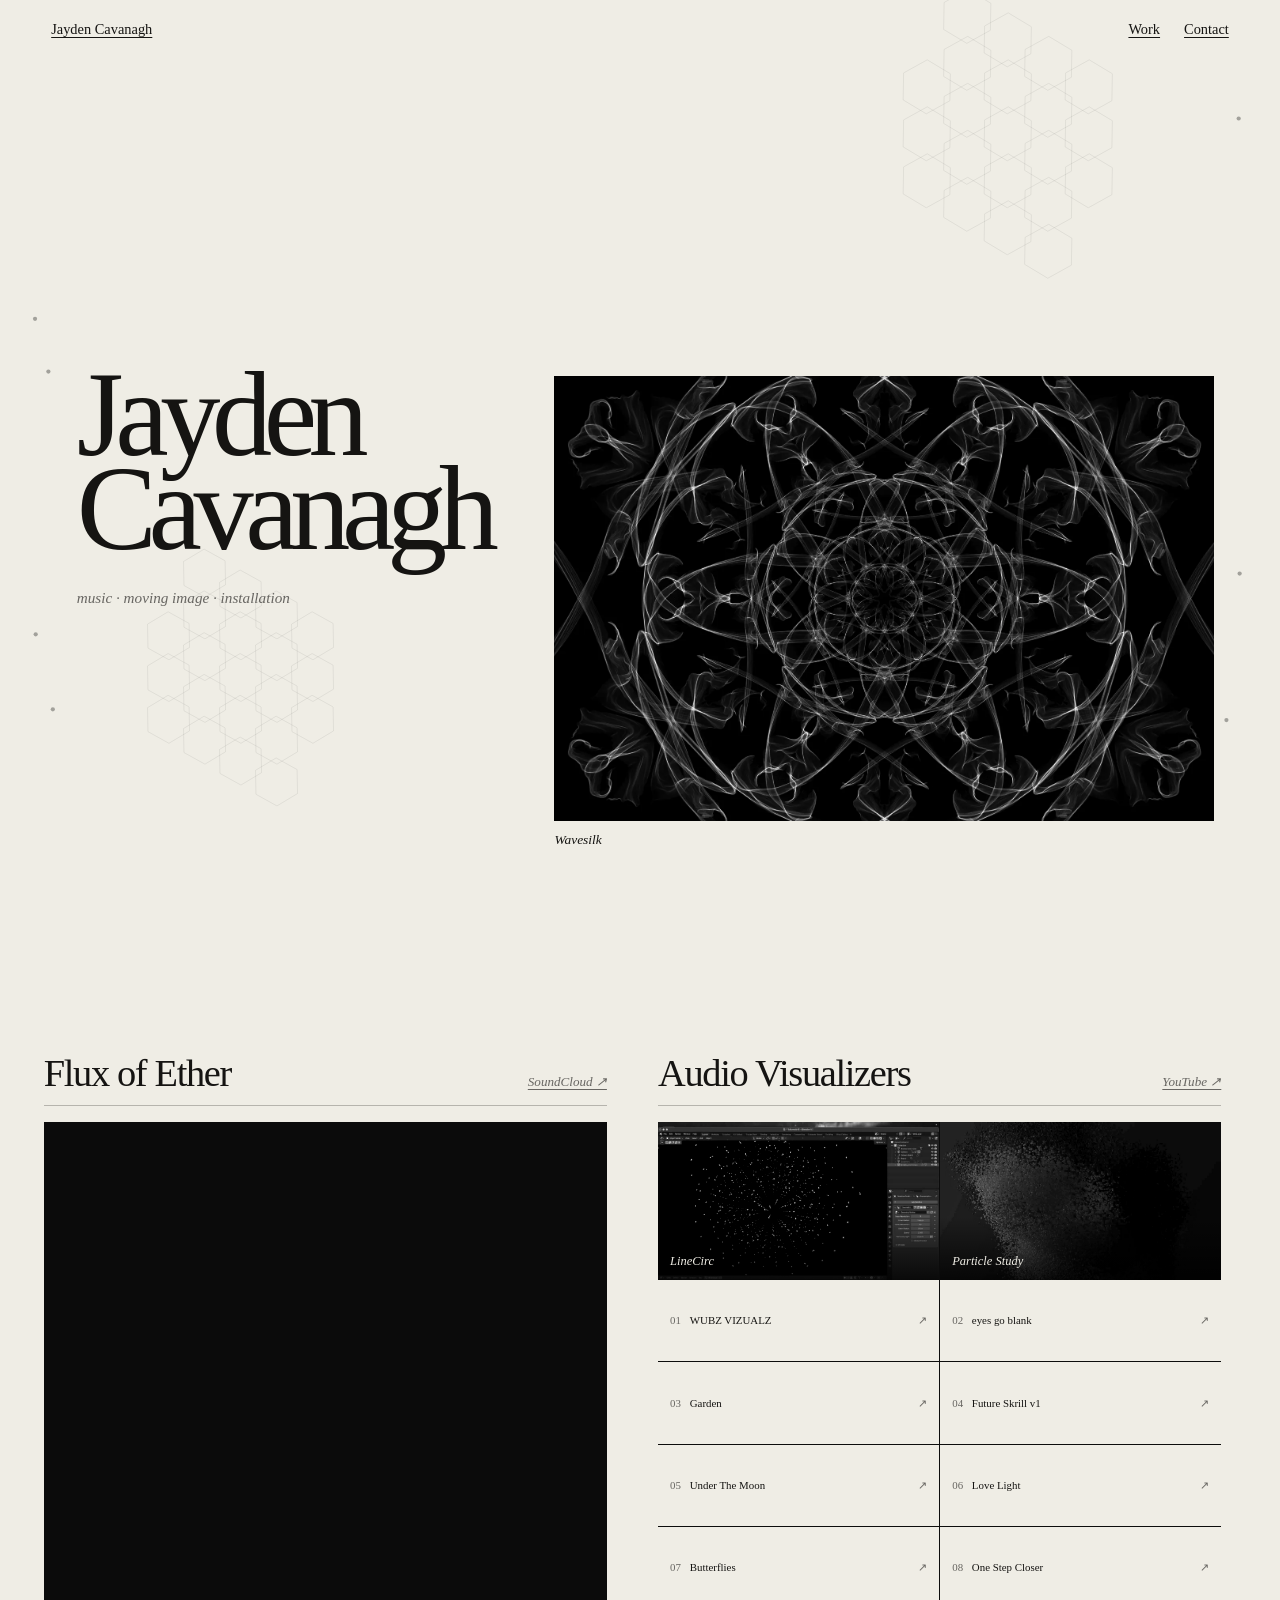
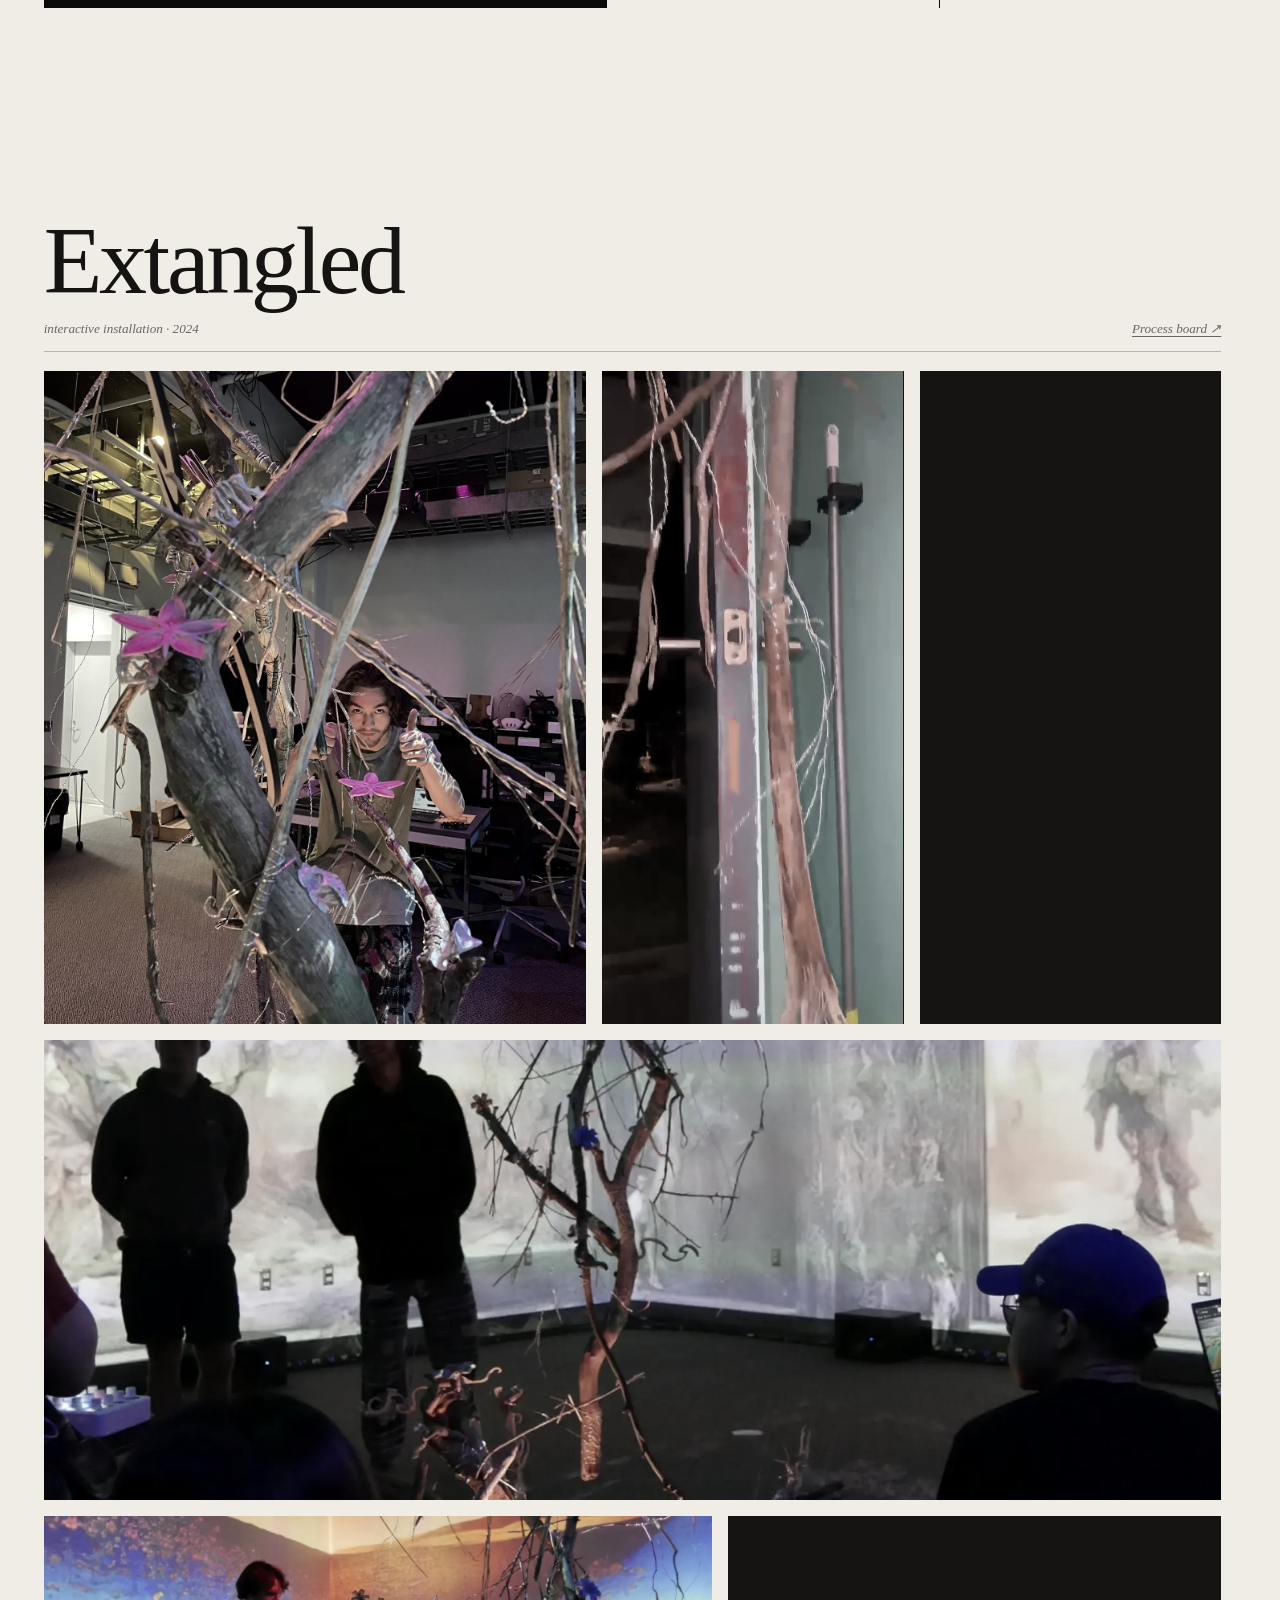
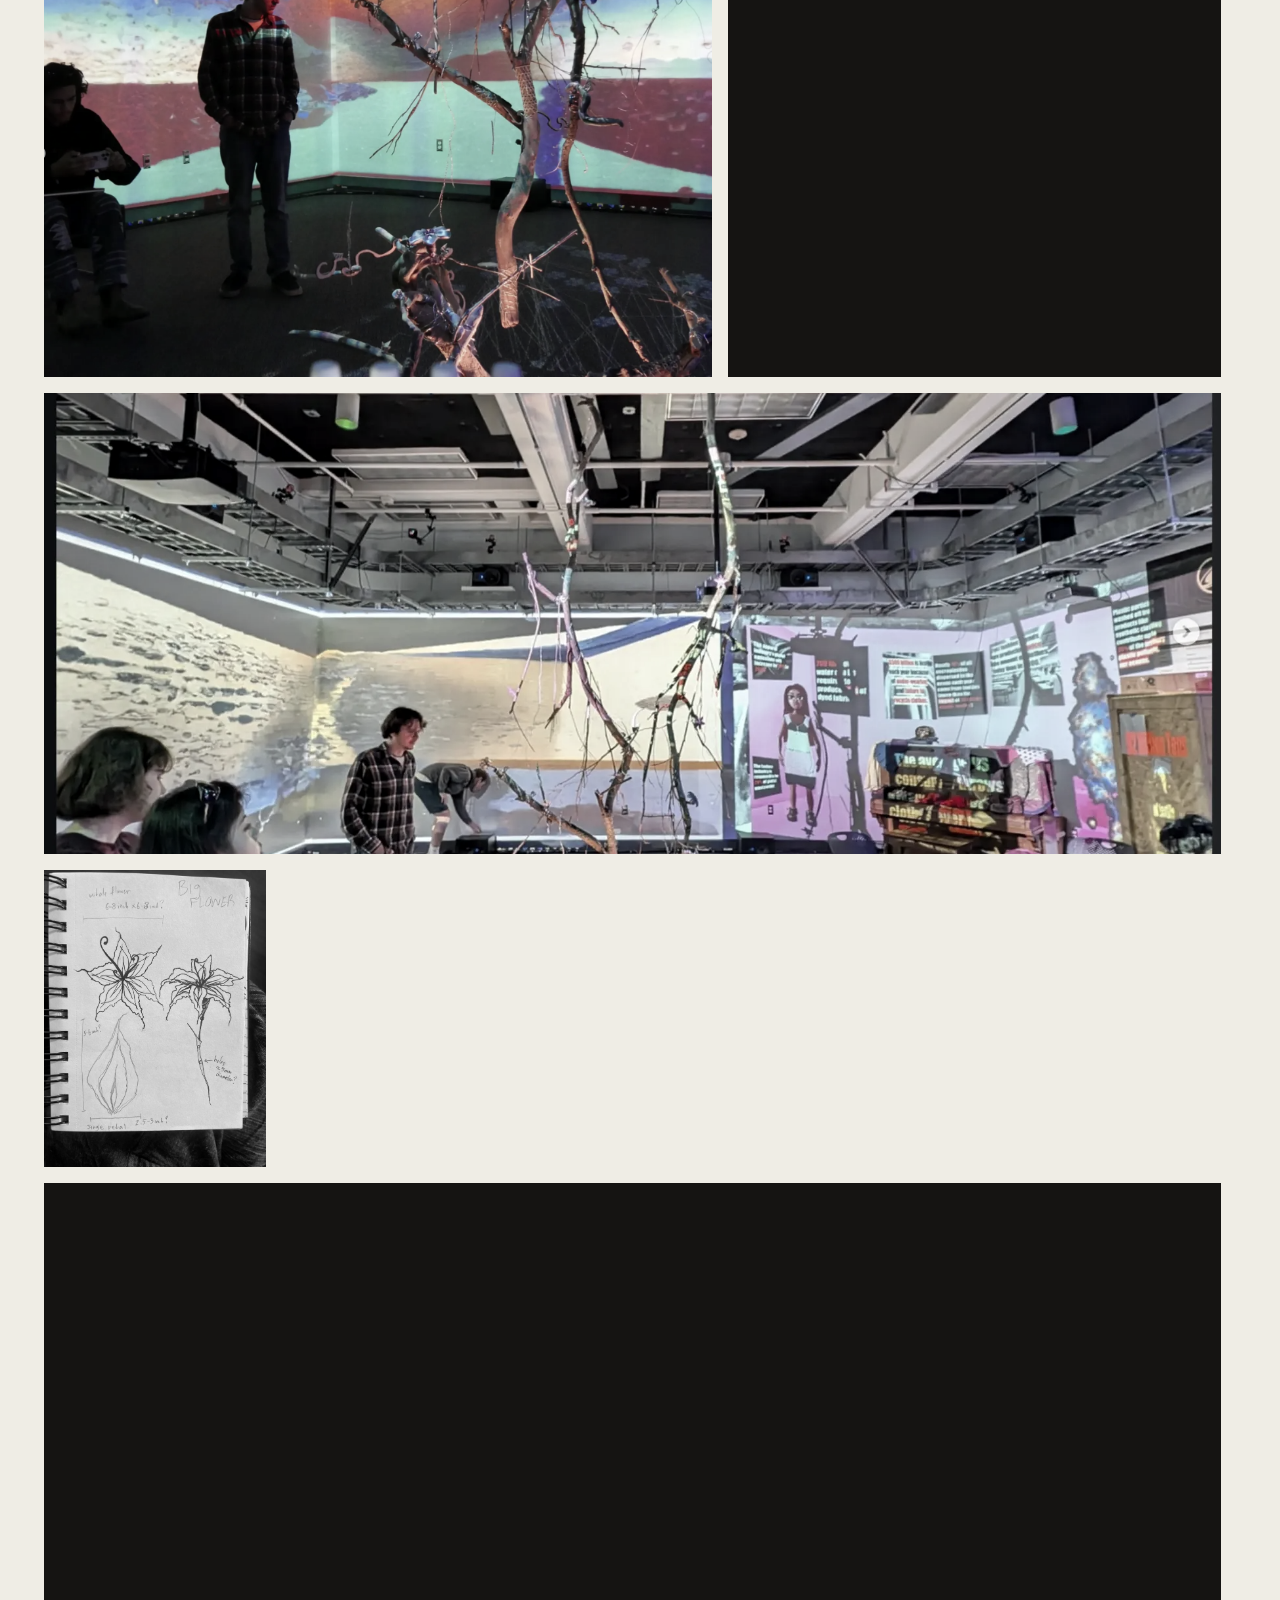
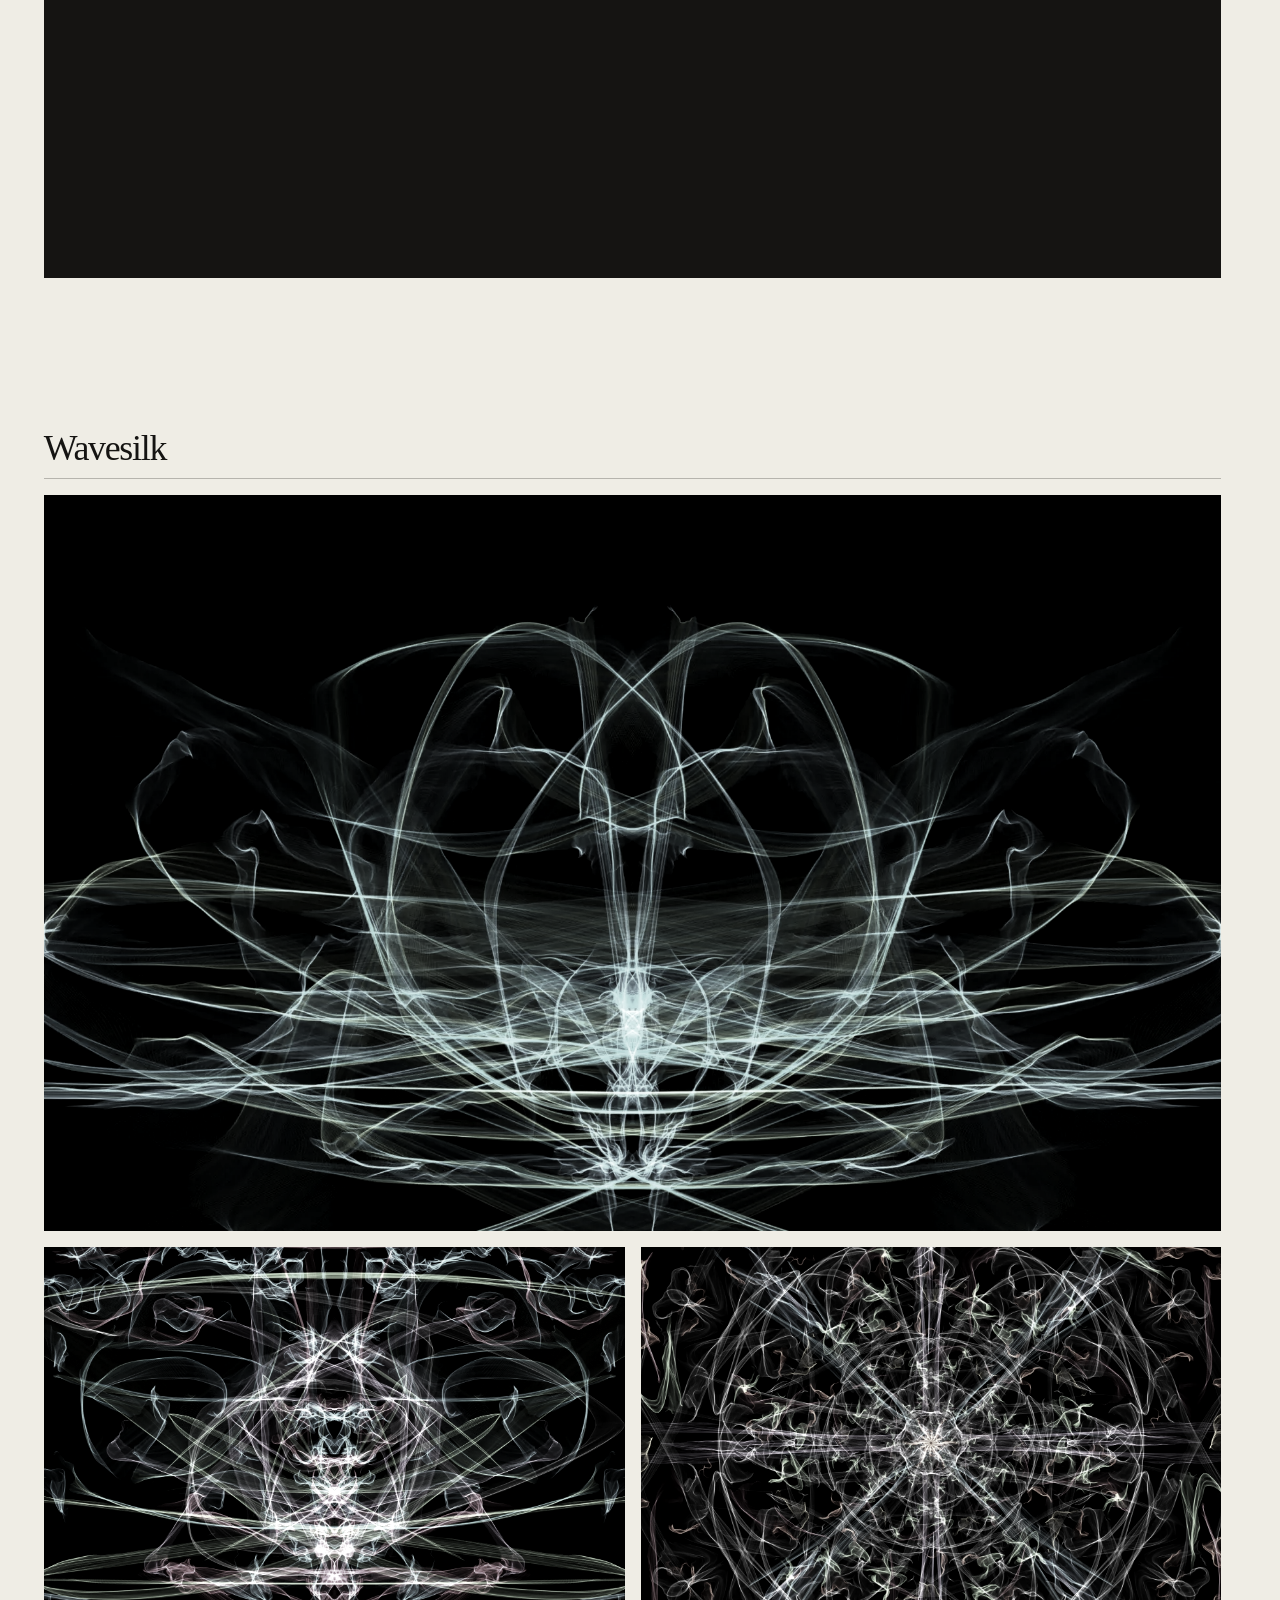
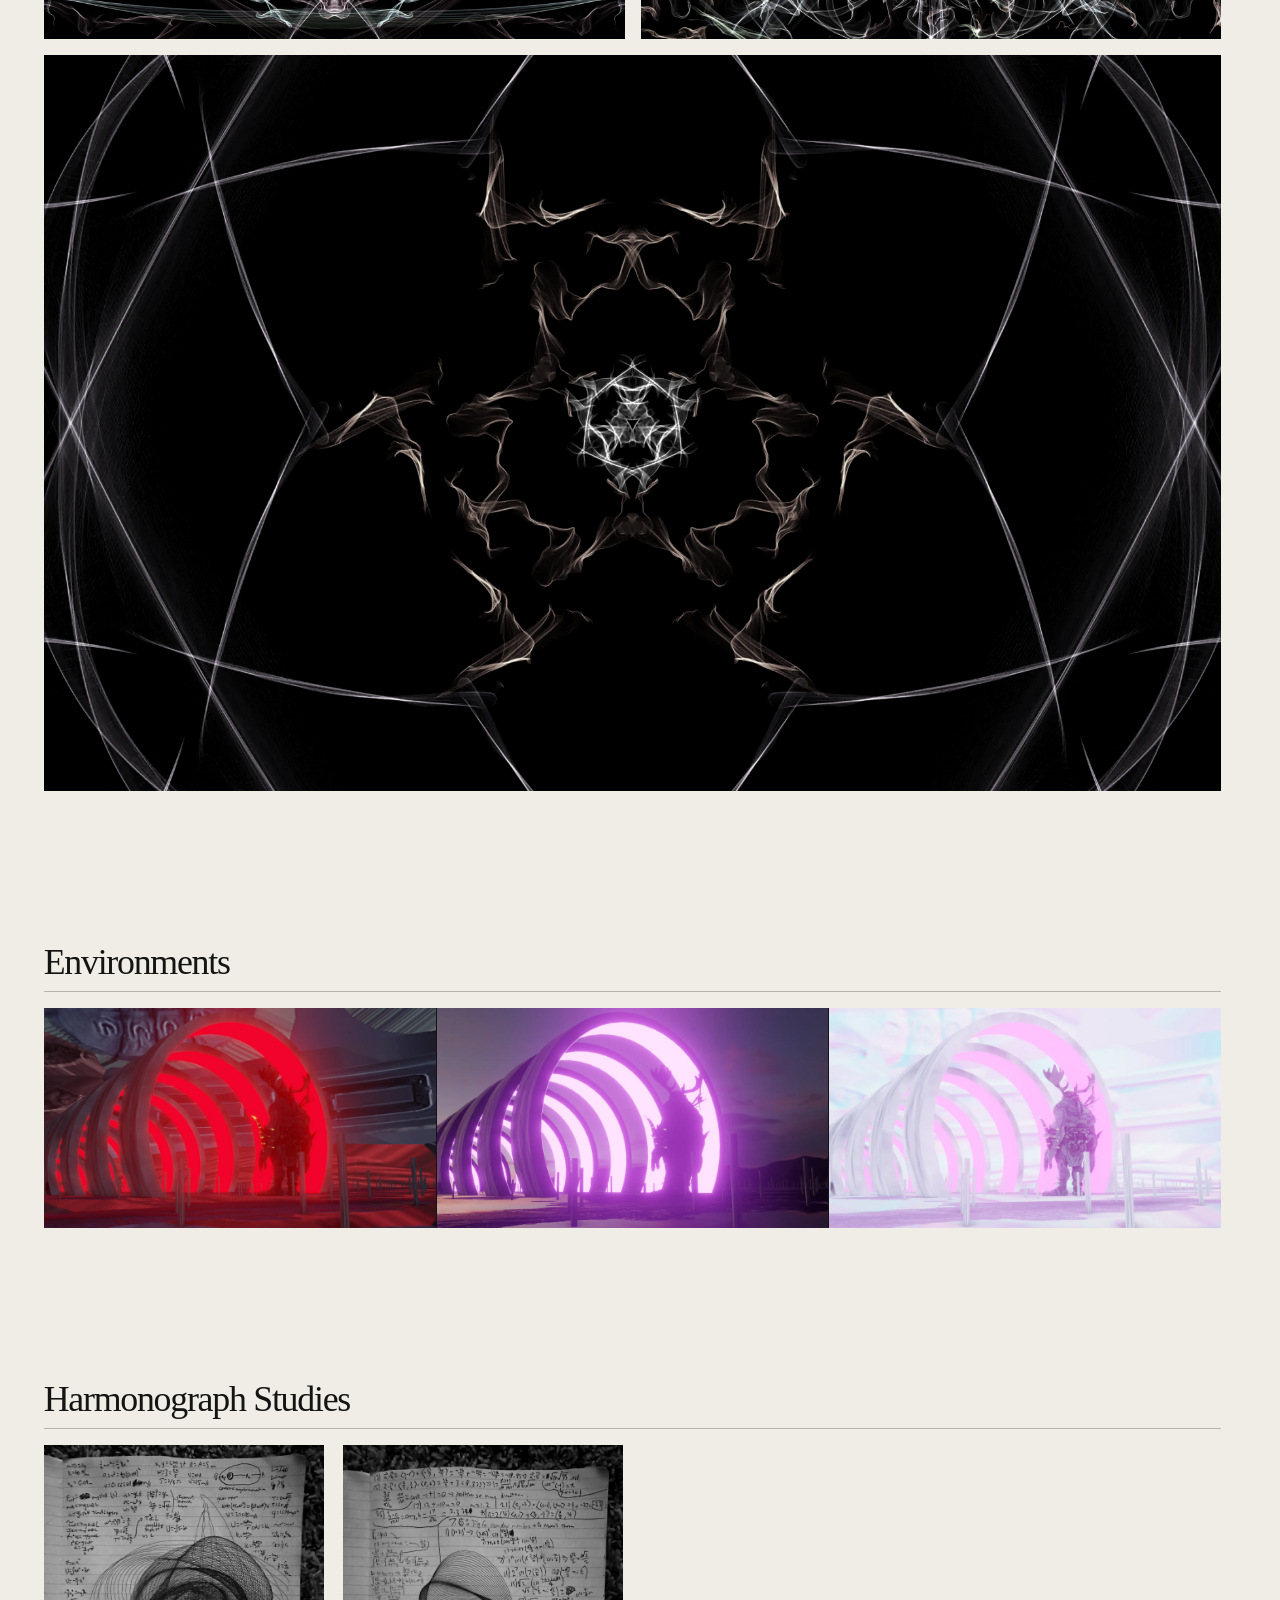
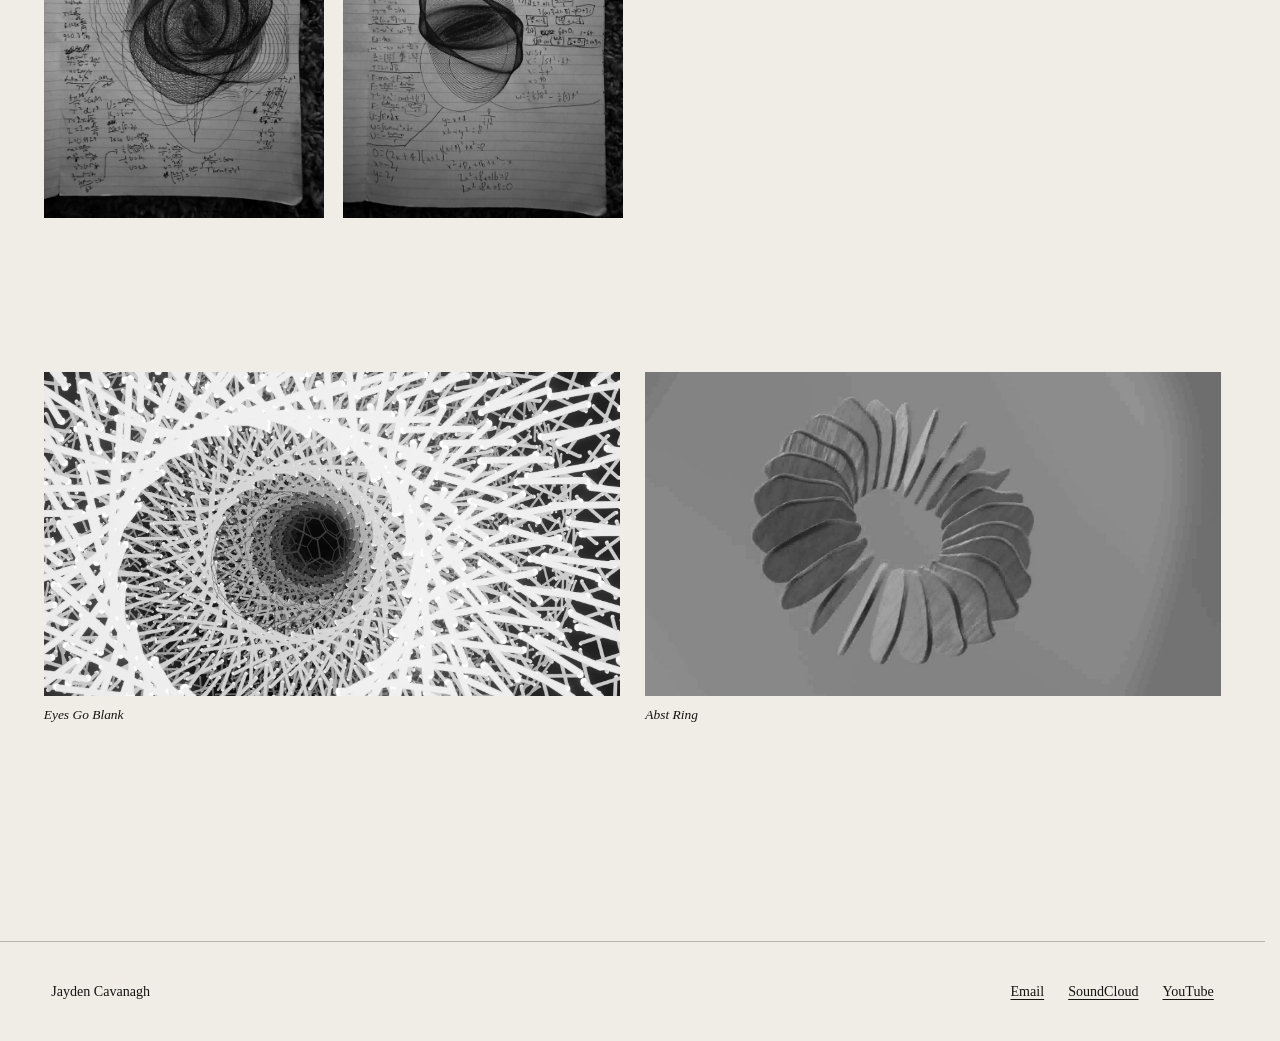
==== commit dc621915: "Fix Extangled motion preview" ====
--- a/docs/index.html
+++ b/docs/index.html
@@ -6,7 +6,7 @@
     <meta name="description" content="Art and music by Jayden Cavanagh.">
     <meta name="theme-color" content="#efede5">
     <title>Jayden Cavanagh</title>
-    <link rel="stylesheet" href="style.css?v=20260817c">
+    <link rel="stylesheet" href="style.css?v=20260817d">
     <script src="script.js?v=20260817c" defer></script>
   </head>
   <body class="no-js">
@@ -100,7 +100,7 @@
             <img src="media/extangled-final.webp" alt="Jayden Cavanagh inside the illuminated Extangled installation" width="1350" height="1800" loading="lazy" decoding="async">
           </figure>
           <figure class="extangled-motion">
-            <video muted loop playsinline preload="none" aria-label="Moving view through the branches and hanging forms of Extangled">
+            <video autoplay muted loop playsinline preload="metadata" poster="media/extangled-motion-poster.webp" aria-label="Moving view through the branches and hanging forms of Extangled">
               <source src="media/extangled-motion.mp4" type="video/mp4">
             </video>
           </figure>
--- a/docs/style.css
+++ b/docs/style.css
@@ -594,6 +594,10 @@
   .extangled-lead video {
     height: auto;
     object-fit: contain;
+  }
+  .extangled-motion video {
+    aspect-ratio: 3 / 4;
+    object-fit: cover;
   }
   .extangled-exhibition {
     grid-template-columns: 1fr;
